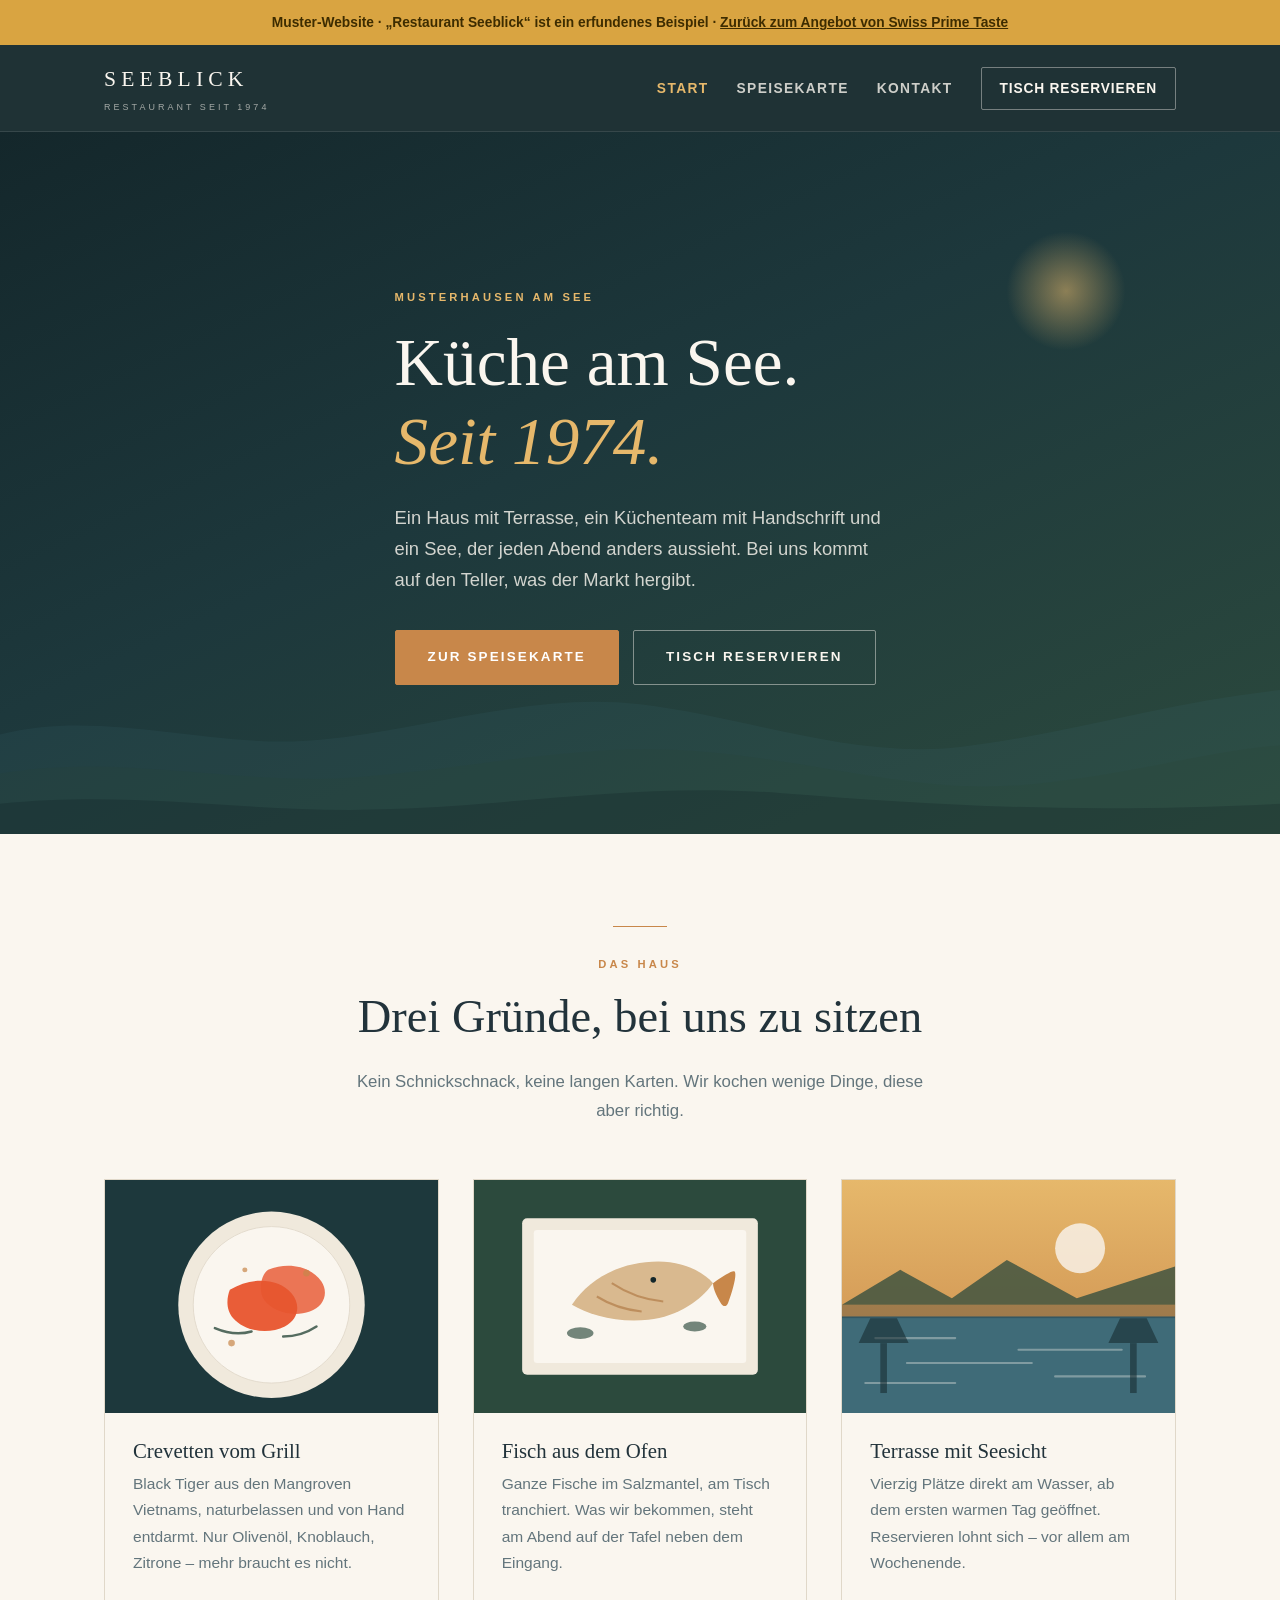
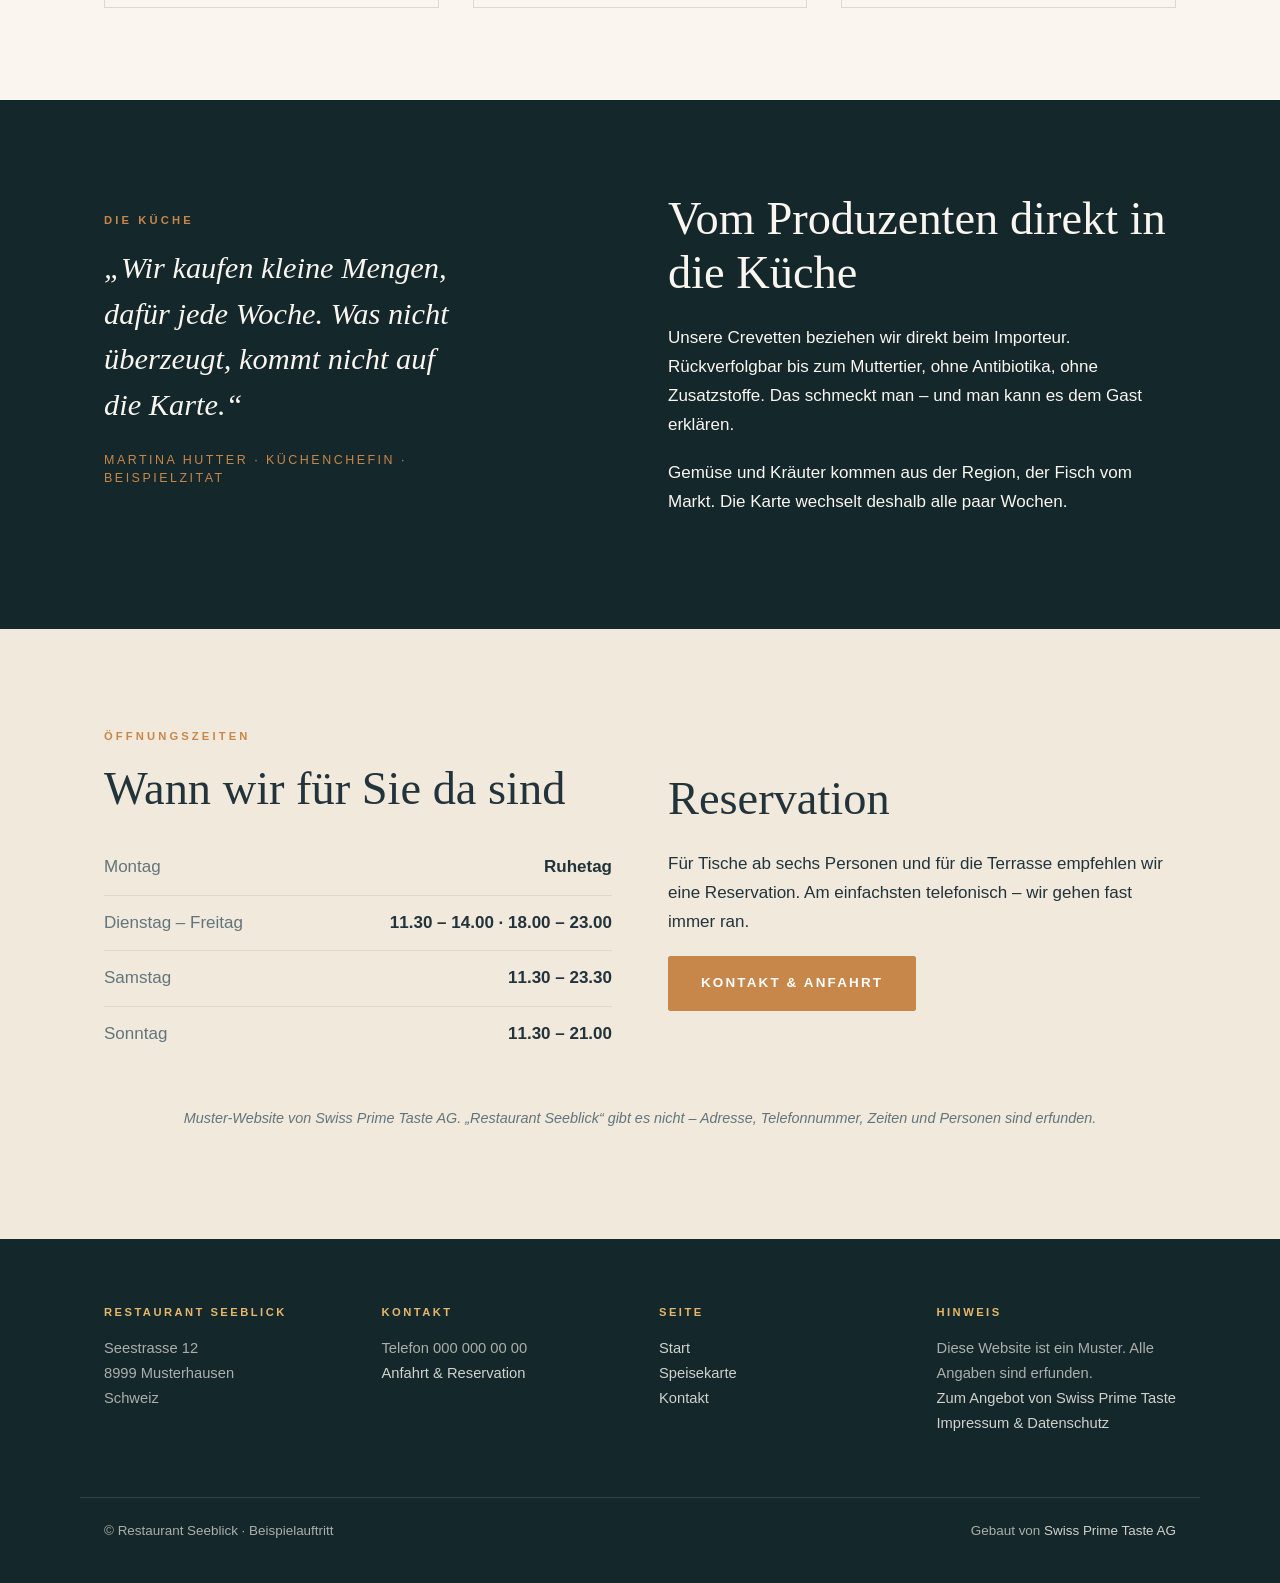
==== public/demo/index.html @ b4e809fc "Demo-Restaurant: Start, Speisekarte, Kontakt" ====
<!DOCTYPE html>
<html lang="de-CH">
<head>
<meta charset="utf-8">
<meta name="viewport" content="width=device-width, initial-scale=1">
<title>Restaurant Seeblick – Küche am See | Muster-Website</title>
<meta name="description" content="Muster-Website eines Gastronomiebetriebs, erstellt von Swiss Prime Taste AG. Restaurant Seeblick ist ein fiktives Beispiel.">
<meta name="robots" content="noindex,nofollow">
<link rel="icon" href="../assets/img/favicon.svg" type="image/svg+xml">
<link rel="stylesheet" href="../assets/css/demo.css">
</head>
<body>

<div class="d-band">
  Muster-Website · „Restaurant Seeblick“ ist ein erfundenes Beispiel ·
  <a href="../">Zurück zum Angebot von Swiss Prime Taste</a>
</div>

<header class="d-kopf">
  <div class="d-kopf__inner">
    <a class="d-logo" href="index.html">Seeblick<small>Restaurant seit 1974</small></a>
    <nav class="d-nav">
      <a class="aktiv" href="index.html">Start</a>
      <a href="speisekarte.html">Speisekarte</a>
      <a href="kontakt.html">Kontakt</a>
      <a class="d-tel" href="tel:+41000000000">Tisch reservieren</a>
    </nav>
  </div>
</header>

<!-- =============================================================== HERO -->
<section class="d-hero">
  <div class="d-hero__sonne"></div>
  <img class="d-hero__wellen" src="../assets/img/demo-wellen.svg" alt="" width="1440" height="260">
  <div class="d-hero__inner">
    <span class="d-label" style="color:var(--messing-hell)">Musterhausen am See</span>
    <h1>Küche am See.<br><em>Seit 1974.</em></h1>
    <p class="d-hero__lead">
      Ein Haus mit Terrasse, ein Küchenteam mit Handschrift und ein See, der jeden Abend
      anders aussieht. Bei uns kommt auf den Teller, was der Markt hergibt.
    </p>
    <div class="d-btn-reihe">
      <a class="d-btn d-btn--voll" href="speisekarte.html">Zur Speisekarte</a>
      <a class="d-btn d-btn--leer" href="kontakt.html">Tisch reservieren</a>
    </div>
  </div>
</section>

<!-- ============================================================ HIGHLIGHTS -->
<section class="d-sek">
  <div class="d-wrap">
    <div class="d-sek__kopf">
      <div class="d-zier"></div>
      <span class="d-label">Das Haus</span>
      <h2>Drei Gründe, bei uns zu sitzen</h2>
      <p>Kein Schnickschnack, keine langen Karten. Wir kochen wenige Dinge, diese aber richtig.</p>
    </div>

    <div class="d-drei">
      <article class="d-karte">
        <img class="d-karte__bild" src="../assets/img/demo-teller-1.svg" alt="Gegrillte Black Tiger Crevetten" width="400" height="280">
        <div class="d-karte__text">
          <h3>Crevetten vom Grill</h3>
          <p>Black Tiger aus den Mangroven Vietnams, naturbelassen und von Hand entdarmt.
             Nur Olivenöl, Knoblauch, Zitrone – mehr braucht es nicht.</p>
        </div>
      </article>

      <article class="d-karte">
        <img class="d-karte__bild" src="../assets/img/demo-teller-2.svg" alt="Fisch aus dem Ofen" width="400" height="280">
        <div class="d-karte__text">
          <h3>Fisch aus dem Ofen</h3>
          <p>Ganze Fische im Salzmantel, am Tisch tranchiert. Was wir bekommen, steht am
             Abend auf der Tafel neben dem Eingang.</p>
        </div>
      </article>

      <article class="d-karte">
        <img class="d-karte__bild" src="../assets/img/demo-teller-3.svg" alt="Terrasse mit Seesicht" width="400" height="280">
        <div class="d-karte__text">
          <h3>Terrasse mit Seesicht</h3>
          <p>Vierzig Plätze direkt am Wasser, ab dem ersten warmen Tag geöffnet.
             Reservieren lohnt sich – vor allem am Wochenende.</p>
        </div>
      </article>
    </div>
  </div>
</section>

<!-- ============================================================== ZITAT -->
<section class="d-sek d-sek--dunkel">
  <div class="d-wrap">
    <div class="d-zwei">
      <div>
        <span class="d-label">Die Küche</span>
        <p class="d-zitat">
          „Wir kaufen kleine Mengen, dafür jede Woche. Was nicht überzeugt, kommt nicht auf die Karte.“
          <span class="d-zitat__quelle">Martina Hutter · Küchenchefin · Beispielzitat</span>
        </p>
      </div>
      <div>
        <h2>Vom Produzenten direkt in die Küche</h2>
        <p>Unsere Crevetten beziehen wir direkt beim Importeur. Rückverfolgbar bis zum
           Muttertier, ohne Antibiotika, ohne Zusatzstoffe. Das schmeckt man – und man
           kann es dem Gast erklären.</p>
        <p>Gemüse und Kräuter kommen aus der Region, der Fisch vom Markt. Die Karte
           wechselt deshalb alle paar Wochen.</p>
      </div>
    </div>
  </div>
</section>

<!-- =============================================================== ZEITEN -->
<section class="d-sek d-sek--papier2">
  <div class="d-wrap">
    <div class="d-zwei">
      <div>
        <span class="d-label">Öffnungszeiten</span>
        <h2>Wann wir für Sie da sind</h2>
        <ul class="d-zeiten">
          <li><span>Montag</span><span>Ruhetag</span></li>
          <li><span>Dienstag – Freitag</span><span>11.30 – 14.00 · 18.00 – 23.00</span></li>
          <li><span>Samstag</span><span>11.30 – 23.30</span></li>
          <li><span>Sonntag</span><span>11.30 – 21.00</span></li>
        </ul>
      </div>
      <div>
        <h2>Reservation</h2>
        <p>Für Tische ab sechs Personen und für die Terrasse empfehlen wir eine Reservation.
           Am einfachsten telefonisch – wir gehen fast immer ran.</p>
        <div class="d-btn-reihe">
          <a class="d-btn d-btn--voll" href="kontakt.html">Kontakt &amp; Anfahrt</a>
        </div>
      </div>
    </div>
  </div>
      <p style="text-align:center;color:var(--tinte-hell);font-size:.9rem;margin-top:44px"><em>Muster-Website von Swiss Prime Taste AG. „Restaurant Seeblick“ gibt es nicht – Adresse, Telefonnummer, Zeiten und Personen sind erfunden.</em></p>
</section>

<footer class="d-fuss">
  <div class="d-fuss__grid">
    <div>
      <h4>Restaurant Seeblick</h4>
      <p>Seestrasse 12<br>8999 Musterhausen<br>Schweiz</p>
    </div>
    <div>
      <h4>Kontakt</h4>
      <p>
        Telefon 000 000 00 00<br>
        <a href="kontakt.html">Anfahrt &amp; Reservation</a>
      </p>
    </div>
    <div>
      <h4>Seite</h4>
      <p>
        <a href="index.html">Start</a><br>
        <a href="speisekarte.html">Speisekarte</a><br>
        <a href="kontakt.html">Kontakt</a>
      </p>
    </div>
    <div>
      <h4>Hinweis</h4>
      <p>Diese Website ist ein Muster. Alle Angaben sind erfunden.<br>
         <a href="../">Zum Angebot von Swiss Prime Taste</a><br>
         <a href="../impressum.html">Impressum &amp; Datenschutz</a></p>
    </div>
  </div>
  <div class="d-fuss__unten">
    <span>&copy; Restaurant Seeblick · Beispielauftritt</span>
    <span>Gebaut von <a href="https://www.swissprimetaste.ch">Swiss Prime Taste AG</a></span>
  </div>
</footer>

</body>
</html>
---- public/assets/css/demo.css ----
/* ==========================================================================
   Restaurant Seeblick - Muster-Website (Demo)
   Erstellt von Swiss Prime Taste AG als Beispiel fuer Gastronomiebetriebe.
   ========================================================================== */

:root{
  --nacht:#14272b;
  --nacht-2:#1d383c;
  --wald:#2c4a3d;
  --papier:#faf6ef;
  --papier-2:#f0e9dc;
  --messing:#c8874a;
  --messing-hell:#e6b86b;
  --tinte:#22333b;
  --tinte-hell:#63757c;
  --linie:#e0d8c9;
  --serif:Georgia,"Times New Roman",serif;
  --sans:"Helvetica Neue",Helvetica,Arial,sans-serif;
  --max:1120px;
}

*,*::before,*::after{box-sizing:border-box}
html{scroll-behavior:smooth}

body{
  margin:0;
  font-family:var(--sans);
  font-size:17px;line-height:1.7;
  color:var(--tinte);background:var(--papier);
  -webkit-font-smoothing:antialiased;
}

img{max-width:100%;height:auto;display:block}
a{color:var(--messing)}
a:hover{color:#a86c35}

h1,h2,h3{font-family:var(--serif);font-weight:400;margin:0 0 .5em;line-height:1.18}
h1{font-size:clamp(2.4rem,6vw,4.2rem)}
h2{font-size:clamp(1.8rem,4vw,2.9rem)}
h3{font-size:1.3rem}
p{margin:0 0 1.15em}

.d-wrap{max-width:var(--max);margin:0 auto;padding:0 24px}
.d-mitte{text-align:center}

.d-label{
  display:inline-block;font-family:var(--sans);font-size:.7rem;
  letter-spacing:.28em;text-transform:uppercase;font-weight:700;
  color:var(--messing);margin-bottom:16px;
}

/* ------------------------------------------------------- Hinweisband --- */
.d-band{
  background:#d9a441;color:#3d2c00;text-align:center;
  padding:11px 20px;font-size:.86rem;font-weight:700;font-family:var(--sans);
  position:relative;z-index:80;
}
.d-band a{color:#3d2c00;text-decoration:underline}

/* ------------------------------------------------------------ Kopf ----- */
.d-kopf{
  position:sticky;top:0;z-index:70;
  background:rgba(20,39,43,.95);backdrop-filter:blur(10px);
  border-bottom:1px solid rgba(255,255,255,.1);
}
.d-kopf__inner{
  max-width:var(--max);margin:0 auto;padding:16px 24px;
  display:flex;align-items:center;justify-content:space-between;gap:20px;
}
.d-logo{
  font-family:var(--serif);font-size:1.35rem;letter-spacing:.24em;
  color:var(--papier);text-decoration:none;text-transform:uppercase;
}
.d-logo:hover{color:var(--messing-hell)}
.d-logo small{display:block;font-family:var(--sans);font-size:.56rem;letter-spacing:.34em;opacity:.6;margin-top:2px}
.d-nav{display:flex;align-items:center;gap:28px;font-family:var(--sans)}
.d-nav a{color:rgba(250,246,239,.8);text-decoration:none;font-size:.86rem;letter-spacing:.1em;text-transform:uppercase;font-weight:600}
.d-nav a:hover,.d-nav a.aktiv{color:var(--messing-hell)}
.d-nav .d-tel{
  border:1px solid rgba(250,246,239,.4);border-radius:2px;padding:9px 18px;
  color:var(--papier);letter-spacing:.06em;
}
.d-nav .d-tel:hover{background:var(--messing);border-color:var(--messing);color:#fff}
@media(max-width:840px){.d-nav a:not(.d-tel){display:none}}

/* ------------------------------------------------------------ Hero ----- */
.d-hero{
  position:relative;min-height:78vh;display:flex;align-items:center;
  background:linear-gradient(155deg,var(--nacht) 0%,var(--nacht-2) 45%,var(--wald) 100%);
  color:var(--papier);overflow:hidden;padding:80px 0;
}
.d-hero__wellen{position:absolute;left:0;right:0;bottom:0;width:100%;height:auto;opacity:.5}
.d-hero__sonne{position:absolute;top:14%;right:12%;width:120px;height:120px;border-radius:50%;background:radial-gradient(circle,rgba(230,184,107,.55),rgba(230,184,107,0) 70%)}
.d-hero__inner{position:relative;z-index:3;max-width:var(--max);margin:0 auto;padding:0 24px}
.d-hero h1{max-width:13ch;margin-bottom:.3em}
.d-hero h1 em{font-style:italic;color:var(--messing-hell)}
.d-hero__lead{font-size:1.15rem;max-width:48ch;color:rgba(250,246,239,.82);margin-bottom:34px}

.d-hero--klein{min-height:auto;padding:88px 0 76px}
.d-hero--klein h1{font-size:clamp(2.1rem,5vw,3.4rem)}

/* --------------------------------------------------------- Buttons ----- */
.d-btn{
  display:inline-block;font-family:var(--sans);font-size:.84rem;
  letter-spacing:.16em;text-transform:uppercase;font-weight:700;
  padding:15px 32px;border:1px solid var(--messing);border-radius:2px;
  text-decoration:none;transition:background .15s,color .15s;
}
.d-btn--voll{background:var(--messing);color:#fff}
.d-btn--voll:hover{background:#a86c35;border-color:#a86c35;color:#fff}
.d-btn--leer{background:transparent;color:var(--papier);border-color:rgba(250,246,239,.45)}
.d-btn--leer:hover{background:var(--papier);color:var(--nacht)}
.d-btn-reihe{display:flex;gap:14px;flex-wrap:wrap}

/* ------------------------------------------------------- Abschnitte ---- */
.d-sek{padding:92px 0}
.d-sek--papier2{background:var(--papier-2)}
.d-sek--dunkel{background:var(--nacht);color:var(--papier)}
.d-sek--dunkel h2,.d-sek--dunkel h3{color:var(--papier)}
.d-sek__kopf{max-width:60ch;margin:0 auto 54px;text-align:center}
.d-sek__kopf p{color:var(--tinte-hell);font-size:1.05rem}
.d-sek--dunkel .d-sek__kopf p{color:rgba(250,246,239,.72)}

.d-zier{width:54px;height:1px;background:var(--messing);margin:0 auto 22px}

/* ------------------------------------------------------------ Grid ----- */
.d-drei{display:grid;grid-template-columns:repeat(auto-fit,minmax(270px,1fr));gap:34px}
.d-zwei{display:grid;grid-template-columns:1fr 1fr;gap:56px;align-items:center}
@media(max-width:860px){.d-zwei{grid-template-columns:1fr;gap:34px}}

.d-karte{background:var(--papier);border:1px solid var(--linie)}
.d-sek--papier2 .d-karte{background:#fff}
.d-karte__bild{width:100%;display:block}
.d-karte__text{padding:26px 28px 30px}
.d-karte__text h3{margin-bottom:.35em}
.d-karte__text p{margin:0;color:var(--tinte-hell);font-size:.97rem}

/* -------------------------------------------------------- Zitatblock --- */
.d-zitat{
  font-family:var(--serif);font-style:italic;font-size:clamp(1.3rem,2.8vw,1.9rem);
  line-height:1.5;max-width:24ch;
}
.d-zitat__quelle{
  display:block;font-family:var(--sans);font-style:normal;font-size:.78rem;
  letter-spacing:.2em;text-transform:uppercase;color:var(--messing);margin-top:22px;
}

/* --------------------------------------------------------- Karte ------- */
.d-menu{max-width:760px;margin:0 auto}
.d-menu__gruppe{margin-bottom:58px}
.d-menu__gruppe h3{
  font-size:.82rem;font-family:var(--sans);letter-spacing:.26em;text-transform:uppercase;
  color:var(--messing);border-bottom:1px solid var(--linie);padding-bottom:12px;margin-bottom:26px;
}
.d-gericht{display:flex;gap:18px;align-items:baseline;margin-bottom:26px}
.d-gericht__text{flex:1}
.d-gericht__name{font-family:var(--serif);font-size:1.2rem;margin:0 0 3px}
.d-gericht__beschr{margin:0;font-size:.94rem;color:var(--tinte-hell)}
.d-gericht__linie{flex:none;width:26px;border-bottom:1px dotted var(--linie);transform:translateY(-4px)}
.d-gericht__preis{flex:none;font-family:var(--serif);font-size:1.15rem;white-space:nowrap}
.d-tag{
  display:inline-block;font-family:var(--sans);font-size:.62rem;font-weight:700;
  letter-spacing:.14em;text-transform:uppercase;color:#fff;background:var(--wald);
  padding:3px 8px;border-radius:2px;margin-left:8px;vertical-align:2px;
}
.d-tag--haus{background:var(--messing)}

/* -------------------------------------------------------- Zeiten ------- */
.d-zeiten{list-style:none;margin:0;padding:0}
.d-zeiten li{display:flex;justify-content:space-between;gap:20px;padding:13px 0;border-bottom:1px solid rgba(250,246,239,.16)}
.d-zeiten li:last-child{border-bottom:0}
.d-zeiten span:first-child{color:rgba(250,246,239,.72)}
.d-zeiten span:last-child{font-weight:600}
.d-sek:not(.d-sek--dunkel) .d-zeiten li{border-bottom-color:var(--linie)}
.d-sek:not(.d-sek--dunkel) .d-zeiten span:first-child{color:var(--tinte-hell)}

/* -------------------------------------------------------- Kontakt ------ */
.d-info{list-style:none;margin:0;padding:0;font-size:1.02rem}
.d-info li{padding:14px 0;border-bottom:1px solid var(--linie)}
.d-info li:last-child{border-bottom:0}
.d-info strong{display:block;font-family:var(--sans);font-size:.7rem;letter-spacing:.22em;text-transform:uppercase;color:var(--messing);margin-bottom:5px;font-weight:700}

.d-karte-bild{border:1px solid var(--linie);background:#fff}

/* ----------------------------------------------------------- Fuss ------ */
.d-fuss{background:var(--nacht);color:rgba(250,246,239,.66);padding:64px 0 40px;font-size:.92rem}
.d-fuss__grid{max-width:var(--max);margin:0 auto;padding:0 24px;display:grid;grid-template-columns:repeat(auto-fit,minmax(210px,1fr));gap:38px}
.d-fuss h4{font-family:var(--sans);font-size:.7rem;letter-spacing:.22em;text-transform:uppercase;color:var(--messing-hell);margin:0 0 14px;font-weight:700}
.d-fuss a{color:rgba(250,246,239,.82);text-decoration:none}
.d-fuss a:hover{color:var(--messing-hell)}
.d-fuss__unten{
  max-width:var(--max);margin:44px auto 0;padding:22px 24px 0;
  border-top:1px solid rgba(250,246,239,.14);
  display:flex;flex-wrap:wrap;gap:14px;justify-content:space-between;font-size:.84rem;
}
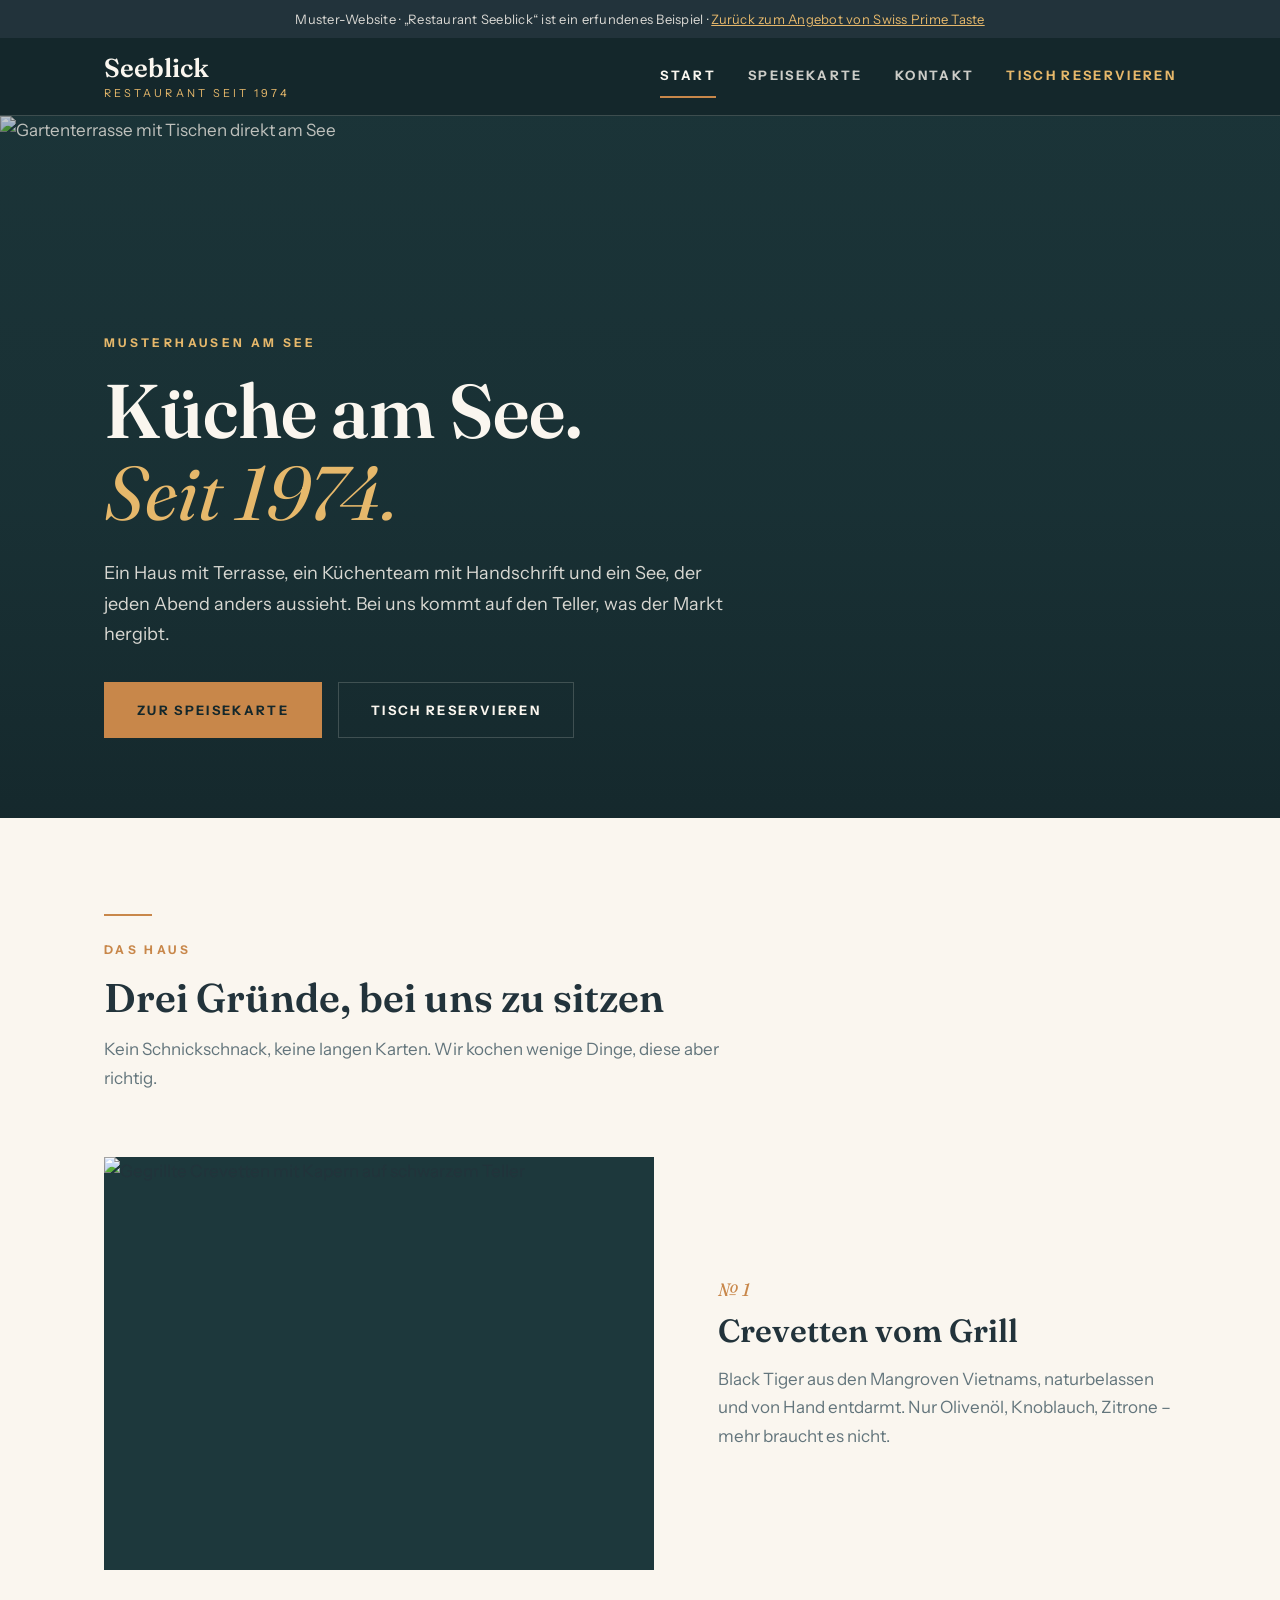
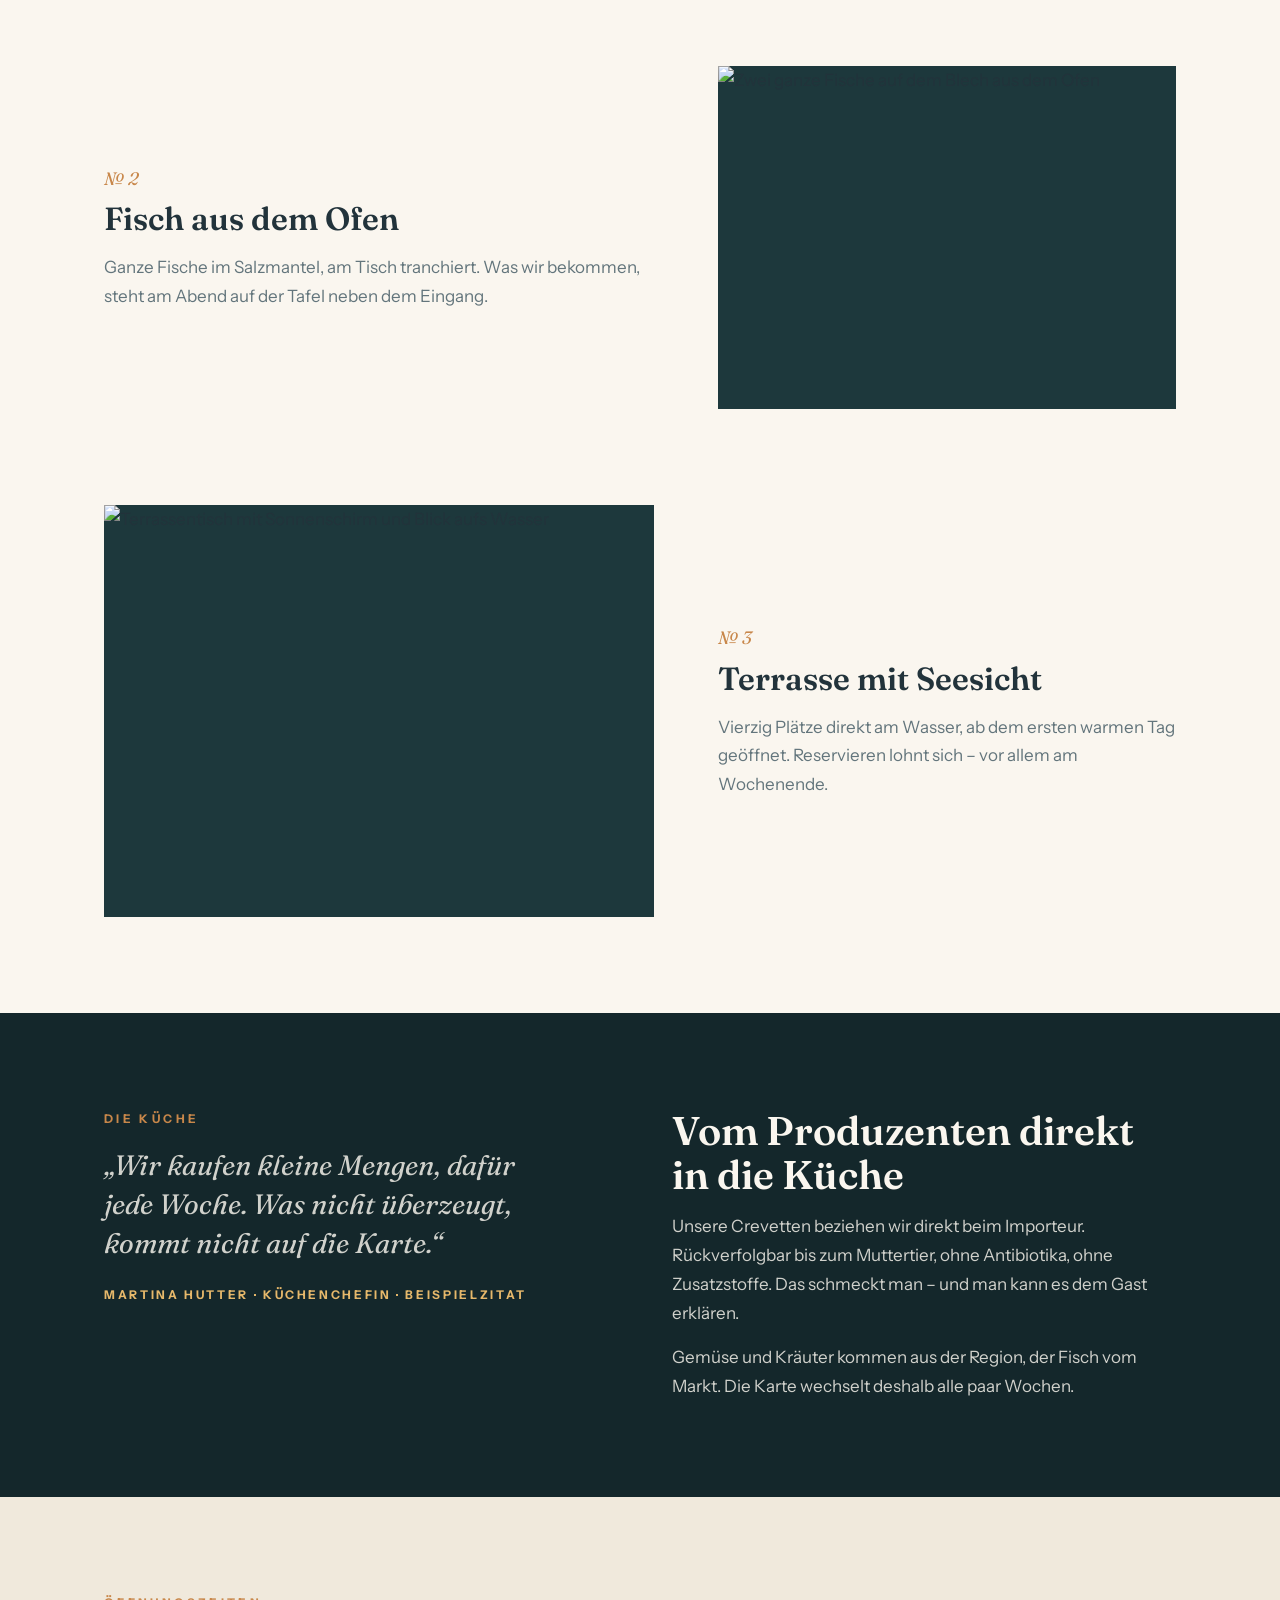
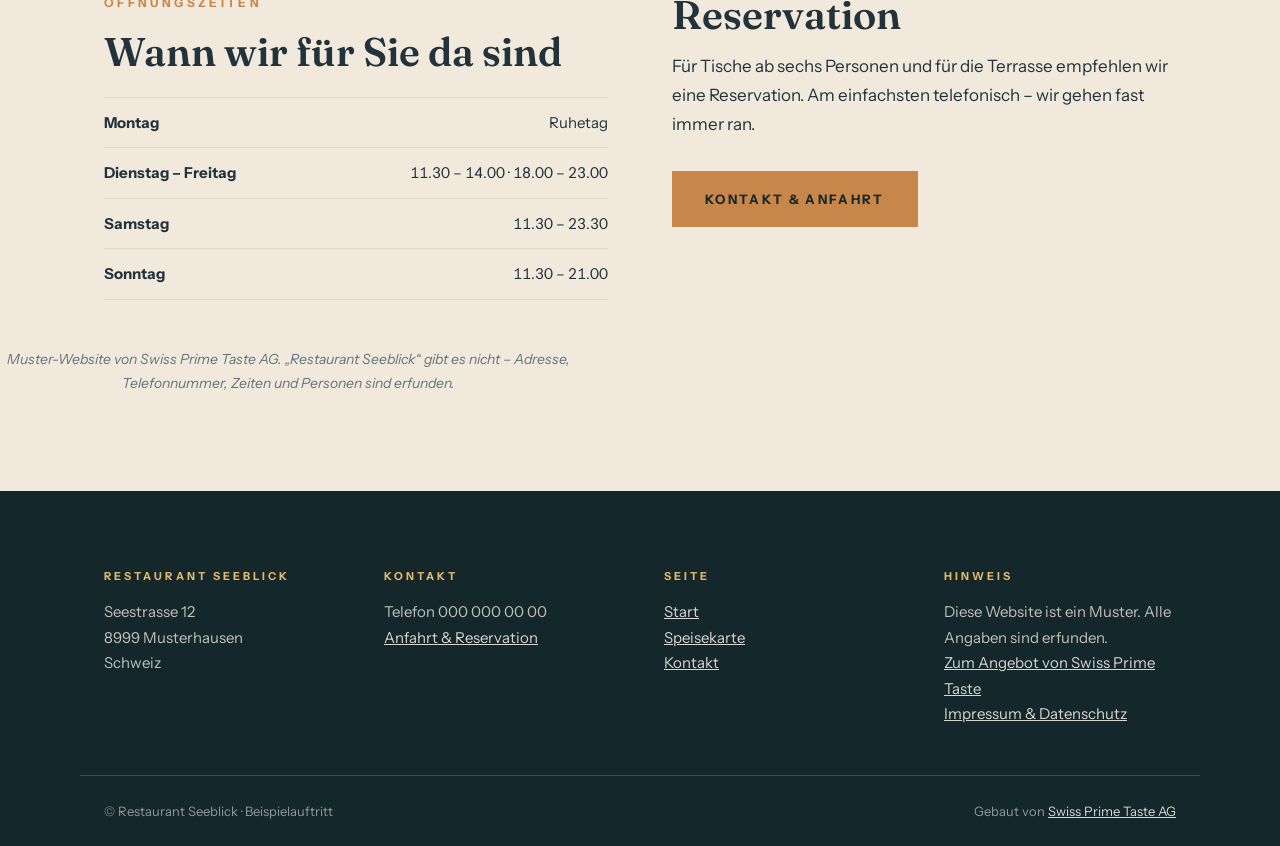
==== commit bd863f73: "Demo Seeblick: Fraunces-Serif, Fotoreihen statt Karten, echte Fotos" ====
--- a/public/demo/index.html
+++ b/public/demo/index.html
@@ -7,6 +7,9 @@
 <meta name="description" content="Muster-Website eines Gastronomiebetriebs, erstellt von Swiss Prime Taste AG. Restaurant Seeblick ist ein fiktives Beispiel.">
 <meta name="robots" content="noindex,nofollow">
 <link rel="icon" href="../assets/img/favicon.svg" type="image/svg+xml">
+<link rel="preconnect" href="https://fonts.googleapis.com">
+<link rel="preconnect" href="https://fonts.gstatic.com" crossorigin>
+<link rel="stylesheet" href="https://fonts.googleapis.com/css2?family=Fraunces:ital,wght@0,400;0,600;1,400&amp;family=Instrument+Sans:wght@400;700&amp;display=swap">
 <link rel="stylesheet" href="../assets/css/demo.css">
 </head>
 <body>
@@ -30,8 +33,10 @@
 
 <!-- =============================================================== HERO -->
 <section class="d-hero">
-  <div class="d-hero__sonne"></div>
-  <img class="d-hero__wellen" src="../assets/img/demo-wellen.svg" alt="" width="1440" height="260">
+  <div class="d-foto d-hero__bild">
+    <img src="../assets/img/foto-hero-see.webp" alt="Gartenterrasse mit Tischen direkt am See" width="1568" height="704">
+  </div>
+  <div class="d-hero__schleier"></div>
   <div class="d-hero__inner">
     <span class="d-label" style="color:var(--messing-hell)">Musterhausen am See</span>
     <h1>Küche am See.<br><em>Seit 1974.</em></h1>
@@ -56,28 +61,37 @@
       <p>Kein Schnickschnack, keine langen Karten. Wir kochen wenige Dinge, diese aber richtig.</p>
     </div>
 
-    <div class="d-drei">
-      <article class="d-karte">
-        <img class="d-karte__bild" src="../assets/img/demo-teller-1.svg" alt="Gegrillte Black Tiger Crevetten" width="400" height="280">
-        <div class="d-karte__text">
+    <div class="d-reihen">
+      <article class="d-reihe">
+        <div class="d-foto d-foto--q d-reihe__foto">
+          <img src="../assets/img/foto-crevetten-grill.webp" alt="Gegrillte Crevetten mit Kapern auf schwarzem Teller" width="938" height="704" loading="lazy">
+        </div>
+        <div class="d-reihe__text">
+          <span class="d-reihe__nr">№ 1</span>
           <h3>Crevetten vom Grill</h3>
           <p>Black Tiger aus den Mangroven Vietnams, naturbelassen und von Hand entdarmt.
              Nur Olivenöl, Knoblauch, Zitrone – mehr braucht es nicht.</p>
         </div>
       </article>
 
-      <article class="d-karte">
-        <img class="d-karte__bild" src="../assets/img/demo-teller-2.svg" alt="Fisch aus dem Ofen" width="400" height="280">
-        <div class="d-karte__text">
+      <article class="d-reihe">
+        <div class="d-foto d-foto--q d-reihe__foto">
+          <img src="../assets/img/foto-fisch-ofen.webp" alt="Zwei ganze Fische auf dem Blech aus dem Ofen" width="938" height="704" loading="lazy">
+        </div>
+        <div class="d-reihe__text">
+          <span class="d-reihe__nr">№ 2</span>
           <h3>Fisch aus dem Ofen</h3>
           <p>Ganze Fische im Salzmantel, am Tisch tranchiert. Was wir bekommen, steht am
              Abend auf der Tafel neben dem Eingang.</p>
         </div>
       </article>
 
-      <article class="d-karte">
-        <img class="d-karte__bild" src="../assets/img/demo-teller-3.svg" alt="Terrasse mit Seesicht" width="400" height="280">
-        <div class="d-karte__text">
+      <article class="d-reihe">
+        <div class="d-foto d-foto--q d-reihe__foto">
+          <img src="../assets/img/foto-terrasse.webp" alt="Terrassentisch mit Sonnenschirm und Blick aufs Wasser" width="938" height="704" loading="lazy">
+        </div>
+        <div class="d-reihe__text">
+          <span class="d-reihe__nr">№ 3</span>
           <h3>Terrasse mit Seesicht</h3>
           <p>Vierzig Plätze direkt am Wasser, ab dem ersten warmen Tag geöffnet.
              Reservieren lohnt sich – vor allem am Wochenende.</p>
@@ -134,7 +148,7 @@
       </div>
     </div>
   </div>
-      <p style="text-align:center;color:var(--tinte-hell);font-size:.9rem;margin-top:44px"><em>Muster-Website von Swiss Prime Taste AG. „Restaurant Seeblick“ gibt es nicht – Adresse, Telefonnummer, Zeiten und Personen sind erfunden.</em></p>
+      <p class="d-hinweis"><em>Muster-Website von Swiss Prime Taste AG. „Restaurant Seeblick“ gibt es nicht – Adresse, Telefonnummer, Zeiten und Personen sind erfunden.</em></p>
 </section>
 
 <footer class="d-fuss">
--- a/public/assets/css/demo.css
+++ b/public/assets/css/demo.css
@@ -1,6 +1,7 @@
 /* ==========================================================================
-   Restaurant Seeblick - Muster-Website (Demo)
-   Erstellt von Swiss Prime Taste AG als Beispiel fuer Gastronomiebetriebe.
+   Restaurant Seeblick — Muster-Website (Demo)
+   Eigenes Designsystem, bewusst getrennt von spoti.ch (DESIGN.md §5):
+   warm-editorial, Serifen-Display, Fotos tragen die Seite.
    ========================================================================== */
 
 :root{
@@ -14,8 +15,10 @@
   --tinte:#22333b;
   --tinte-hell:#63757c;
   --linie:#e0d8c9;
-  --serif:Georgia,"Times New Roman",serif;
-  --sans:"Helvetica Neue",Helvetica,Arial,sans-serif;
+  --linie-hell:rgba(250,246,239,.18);
+  --serif:"Fraunces",Georgia,serif;
+  --sans:"Instrument Sans","Helvetica Neue",sans-serif;
+  --ease:cubic-bezier(.23,1,.32,1);
   --max:1120px;
 }
 
@@ -25,171 +28,272 @@
 body{
   margin:0;
   font-family:var(--sans);
-  font-size:17px;line-height:1.7;
+  font-size:1.0625rem;line-height:1.7;
   color:var(--tinte);background:var(--papier);
   -webkit-font-smoothing:antialiased;
-}
-
-img{max-width:100%;height:auto;display:block}
-a{color:var(--messing)}
-a:hover{color:#a86c35}
-
-h1,h2,h3{font-family:var(--serif);font-weight:400;margin:0 0 .5em;line-height:1.18}
-h1{font-size:clamp(2.4rem,6vw,4.2rem)}
-h2{font-size:clamp(1.8rem,4vw,2.9rem)}
-h3{font-size:1.3rem}
-p{margin:0 0 1.15em}
+  text-rendering:optimizeLegibility;
+}
+img{display:block;max-width:100%}
+a{color:inherit}
+a:focus-visible{outline:3px solid var(--messing);outline-offset:3px}
+::selection{background:var(--messing);color:#fff}
+
+h1,h2,h3,h4{font-family:var(--serif);font-weight:600;line-height:1.08;margin:0;letter-spacing:0}
+h1{font-size:clamp(2.75rem,6.5vw,4.75rem)}
+h1 em,h2 em{font-style:italic;font-weight:400;color:var(--messing-hell)}
+h2{font-size:clamp(1.75rem,3.5vw,2.5rem)}
+h3{font-size:1.375rem}
+p{margin:0;max-width:64ch}
 
 .d-wrap{max-width:var(--max);margin:0 auto;padding:0 24px}
-.d-mitte{text-align:center}
-
+
+/* Eyebrow */
 .d-label{
-  display:inline-block;font-family:var(--sans);font-size:.7rem;
-  letter-spacing:.28em;text-transform:uppercase;font-weight:700;
-  color:var(--messing);margin-bottom:16px;
-}
-
-/* ------------------------------------------------------- Hinweisband --- */
+  display:block;margin:0 0 16px;
+  font-size:.75rem;font-weight:700;
+  letter-spacing:.28em;text-transform:uppercase;
+  color:var(--messing);
+}
+
+/* ------------------------------------------------------- Hinweisband oben */
 .d-band{
-  background:#d9a441;color:#3d2c00;text-align:center;
-  padding:11px 20px;font-size:.86rem;font-weight:700;font-family:var(--sans);
-  position:relative;z-index:80;
-}
-.d-band a{color:#3d2c00;text-decoration:underline}
-
-/* ------------------------------------------------------------ Kopf ----- */
-.d-kopf{
-  position:sticky;top:0;z-index:70;
-  background:rgba(20,39,43,.95);backdrop-filter:blur(10px);
-  border-bottom:1px solid rgba(255,255,255,.1);
-}
+  background:var(--tinte);color:rgba(250,246,239,.85);
+  font-size:.8125rem;text-align:center;
+  padding:8px 24px;letter-spacing:.02em;
+}
+.d-band a{color:var(--messing-hell)}
+
+/* ------------------------------------------------------------------ Kopf */
+.d-kopf{background:var(--nacht);border-bottom:1px solid var(--linie-hell)}
 .d-kopf__inner{
   max-width:var(--max);margin:0 auto;padding:16px 24px;
-  display:flex;align-items:center;justify-content:space-between;gap:20px;
+  display:flex;align-items:center;justify-content:space-between;gap:24px;flex-wrap:wrap;
 }
 .d-logo{
-  font-family:var(--serif);font-size:1.35rem;letter-spacing:.24em;
-  color:var(--papier);text-decoration:none;text-transform:uppercase;
-}
-.d-logo:hover{color:var(--messing-hell)}
-.d-logo small{display:block;font-family:var(--sans);font-size:.56rem;letter-spacing:.34em;opacity:.6;margin-top:2px}
-.d-nav{display:flex;align-items:center;gap:28px;font-family:var(--sans)}
-.d-nav a{color:rgba(250,246,239,.8);text-decoration:none;font-size:.86rem;letter-spacing:.1em;text-transform:uppercase;font-weight:600}
-.d-nav a:hover,.d-nav a.aktiv{color:var(--messing-hell)}
-.d-nav .d-tel{
-  border:1px solid rgba(250,246,239,.4);border-radius:2px;padding:9px 18px;
-  color:var(--papier);letter-spacing:.06em;
-}
-.d-nav .d-tel:hover{background:var(--messing);border-color:var(--messing);color:#fff}
-@media(max-width:840px){.d-nav a:not(.d-tel){display:none}}
-
-/* ------------------------------------------------------------ Hero ----- */
+  font-family:var(--serif);font-weight:600;font-size:1.625rem;
+  color:var(--papier);text-decoration:none;line-height:1.1;
+}
+.d-logo small{
+  display:block;
+  font-family:var(--sans);font-size:.6875rem;font-weight:400;
+  letter-spacing:.28em;text-transform:uppercase;
+  color:var(--messing-hell);margin-top:4px;
+}
+.d-nav{display:flex;align-items:center;gap:32px;flex-wrap:wrap}
+.d-nav a{
+  color:rgba(250,246,239,.8);text-decoration:none;
+  font-size:.8125rem;font-weight:700;
+  letter-spacing:.18em;text-transform:uppercase;
+  padding:8px 0;min-height:44px;display:inline-flex;align-items:center;
+  border-bottom:2px solid transparent;
+  transition:color 200ms ease,border-color 200ms ease;
+}
+.d-nav a.aktiv{color:var(--papier);border-bottom-color:var(--messing)}
+@media(hover:hover) and (pointer:fine){
+  .d-nav a:hover{color:var(--papier)}
+}
+.d-tel{color:var(--messing-hell) !important}
+
+/* ------------------------------------------------------------------ Hero */
 .d-hero{
-  position:relative;min-height:78vh;display:flex;align-items:center;
-  background:linear-gradient(155deg,var(--nacht) 0%,var(--nacht-2) 45%,var(--wald) 100%);
-  color:var(--papier);overflow:hidden;padding:80px 0;
-}
-.d-hero__wellen{position:absolute;left:0;right:0;bottom:0;width:100%;height:auto;opacity:.5}
-.d-hero__sonne{position:absolute;top:14%;right:12%;width:120px;height:120px;border-radius:50%;background:radial-gradient(circle,rgba(230,184,107,.55),rgba(230,184,107,0) 70%)}
-.d-hero__inner{position:relative;z-index:3;max-width:var(--max);margin:0 auto;padding:0 24px}
-.d-hero h1{max-width:13ch;margin-bottom:.3em}
-.d-hero h1 em{font-style:italic;color:var(--messing-hell)}
-.d-hero__lead{font-size:1.15rem;max-width:48ch;color:rgba(250,246,239,.82);margin-bottom:34px}
-
-.d-hero--klein{min-height:auto;padding:88px 0 76px}
-.d-hero--klein h1{font-size:clamp(2.1rem,5vw,3.4rem)}
-
-/* --------------------------------------------------------- Buttons ----- */
+  position:relative;background:var(--nacht);color:var(--papier);
+  min-height:78vh;display:flex;align-items:flex-end;overflow:hidden;
+}
+.d-hero--klein{min-height:44vh}
+.d-hero > .d-hero__bild{
+  position:absolute;inset:0;width:100%;height:100%;
+}
+.d-hero > .d-hero__bild img{width:100%;height:100%;object-fit:cover}
+.d-hero__schleier{
+  position:absolute;inset:0;
+  background:linear-gradient(to top,rgba(20,39,43,.9) 0,rgba(20,39,43,.45) 45%,rgba(20,39,43,.25) 100%);
+}
+.d-hero__inner{
+  position:relative;width:100%;max-width:var(--max);
+  margin:0 auto;padding:96px 24px 80px;
+}
+.d-hero h1{color:var(--papier);max-width:16ch}
+.d-hero__lead{
+  margin-top:24px;font-size:1.125rem;color:rgba(250,246,239,.85);max-width:52ch;
+}
+
+/* --------------------------------------------------------------- Buttons */
 .d-btn{
-  display:inline-block;font-family:var(--sans);font-size:.84rem;
-  letter-spacing:.16em;text-transform:uppercase;font-weight:700;
-  padding:15px 32px;border:1px solid var(--messing);border-radius:2px;
-  text-decoration:none;transition:background .15s,color .15s;
-}
-.d-btn--voll{background:var(--messing);color:#fff}
-.d-btn--voll:hover{background:#a86c35;border-color:#a86c35;color:#fff}
-.d-btn--leer{background:transparent;color:var(--papier);border-color:rgba(250,246,239,.45)}
-.d-btn--leer:hover{background:var(--papier);color:var(--nacht)}
-.d-btn-reihe{display:flex;gap:14px;flex-wrap:wrap}
-
-/* ------------------------------------------------------- Abschnitte ---- */
-.d-sek{padding:92px 0}
+  display:inline-block;text-decoration:none;
+  font-size:.8125rem;font-weight:700;
+  letter-spacing:.18em;text-transform:uppercase;
+  padding:16px 32px;border:1px solid transparent;
+  transition:transform 160ms var(--ease),background 200ms ease,
+             color 200ms ease,border-color 200ms ease;
+}
+.d-btn:active{transform:scale(.97)}
+.d-btn--voll{background:var(--messing);color:var(--nacht)}
+.d-btn--leer{border-color:var(--linie-hell);color:var(--papier)}
+.d-sek--hell .d-btn--leer,
+.d-sek--papier2 .d-btn--leer{border-color:var(--tinte);color:var(--tinte)}
+@media(hover:hover) and (pointer:fine){
+  .d-btn:hover{transform:translateY(-2px)}
+  .d-btn--voll:hover{background:var(--messing-hell)}
+  .d-btn--leer:hover{border-color:var(--messing);color:var(--messing-hell)}
+}
+.d-btn-reihe{display:flex;flex-wrap:wrap;gap:16px;margin-top:32px}
+
+/* ------------------------------------------------------------- Sektionen */
+.d-sek{padding:96px 0}
+.d-sek--dunkel{background:var(--nacht);color:var(--papier)}
+.d-sek--dunkel h2{color:var(--papier)}
+.d-sek--dunkel p{color:rgba(250,246,239,.82)}
 .d-sek--papier2{background:var(--papier-2)}
-.d-sek--dunkel{background:var(--nacht);color:var(--papier)}
-.d-sek--dunkel h2,.d-sek--dunkel h3{color:var(--papier)}
-.d-sek__kopf{max-width:60ch;margin:0 auto 54px;text-align:center}
-.d-sek__kopf p{color:var(--tinte-hell);font-size:1.05rem}
-.d-sek--dunkel .d-sek__kopf p{color:rgba(250,246,239,.72)}
-
-.d-zier{width:54px;height:1px;background:var(--messing);margin:0 auto 22px}
-
-/* ------------------------------------------------------------ Grid ----- */
-.d-drei{display:grid;grid-template-columns:repeat(auto-fit,minmax(270px,1fr));gap:34px}
-.d-zwei{display:grid;grid-template-columns:1fr 1fr;gap:56px;align-items:center}
-@media(max-width:860px){.d-zwei{grid-template-columns:1fr;gap:34px}}
-
-.d-karte{background:var(--papier);border:1px solid var(--linie)}
-.d-sek--papier2 .d-karte{background:#fff}
-.d-karte__bild{width:100%;display:block}
-.d-karte__text{padding:26px 28px 30px}
-.d-karte__text h3{margin-bottom:.35em}
-.d-karte__text p{margin:0;color:var(--tinte-hell);font-size:.97rem}
-
-/* -------------------------------------------------------- Zitatblock --- */
+.d-sek__kopf{max-width:58ch;margin-bottom:64px}
+.d-sek__kopf p{margin-top:16px;color:var(--tinte-hell)}
+.d-zier{width:48px;height:2px;background:var(--messing);margin:0 0 24px}
+
+/* ------------------------------------------- Fotoslots und Platzhalter --- */
+.d-foto{
+  position:relative;overflow:hidden;background:var(--nacht-2);
+}
+.d-foto img{width:100%;height:100%;object-fit:cover}
+.d-foto--q{aspect-ratio:4/3}
+.d-foto--h{aspect-ratio:3/4}
+.d-foto__leer{
+  position:absolute;inset:0;display:flex;align-items:center;justify-content:center;
+  text-align:center;padding:24px;
+  font-size:.6875rem;font-weight:700;letter-spacing:.28em;text-transform:uppercase;
+  color:rgba(250,246,239,.45);
+}
+
+/* -------------------------------------- Editoriale Reihen statt Karten --- */
+.d-reihen{display:flex;flex-direction:column;gap:96px}
+.d-reihe{
+  display:grid;grid-template-columns:minmax(0,6fr) minmax(0,5fr);
+  gap:64px;align-items:center;
+}
+.d-reihe:nth-child(even) .d-reihe__foto{order:2}
+.d-reihe__nr{
+  font-family:var(--serif);font-style:italic;font-weight:400;
+  font-size:1.125rem;color:var(--messing);
+}
+.d-reihe__text h3{font-size:clamp(1.5rem,3vw,2rem);margin:8px 0 16px}
+.d-reihe__text p{color:var(--tinte-hell)}
+
+/* ----------------------------------------------------------------- Zitat */
+.d-zwei{display:grid;grid-template-columns:1fr 1fr;gap:64px;align-items:start}
 .d-zitat{
-  font-family:var(--serif);font-style:italic;font-size:clamp(1.3rem,2.8vw,1.9rem);
-  line-height:1.5;max-width:24ch;
-}
+  font-family:var(--serif);font-style:italic;font-weight:400;
+  font-size:clamp(1.375rem,2.5vw,1.75rem);line-height:1.4;
+  color:var(--papier);max-width:24ch;
+}
+.d-sek:not(.d-sek--dunkel) .d-zitat{color:var(--tinte)}
 .d-zitat__quelle{
-  display:block;font-family:var(--sans);font-style:normal;font-size:.78rem;
-  letter-spacing:.2em;text-transform:uppercase;color:var(--messing);margin-top:22px;
-}
-
-/* --------------------------------------------------------- Karte ------- */
-.d-menu{max-width:760px;margin:0 auto}
-.d-menu__gruppe{margin-bottom:58px}
+  display:block;margin-top:24px;
+  font-family:var(--sans);font-style:normal;
+  font-size:.75rem;font-weight:700;
+  letter-spacing:.22em;text-transform:uppercase;
+  color:var(--messing-hell);
+}
+.d-zwei h2 + p,.d-zwei p + p{margin-top:16px}
+
+/* ---------------------------------------------------------------- Zeiten */
+.d-zeiten{
+  list-style:none;margin:24px 0 0;padding:0;
+  border-top:1px solid var(--linie);
+}
+.d-sek--dunkel .d-zeiten{border-color:var(--linie-hell)}
+.d-zeiten li{
+  display:flex;justify-content:space-between;gap:24px;
+  padding:12px 0;border-bottom:1px solid var(--linie);
+  font-size:.9375rem;
+  font-variant-numeric:tabular-nums;
+}
+.d-sek--dunkel .d-zeiten li{border-color:var(--linie-hell)}
+.d-zeiten li span:first-child{font-weight:700}
+
+/* ------------------------------------------------------------ Speisekarte */
+.d-menu{max-width:720px;margin:0 auto}
+.d-menu__gruppe{margin-bottom:80px}
 .d-menu__gruppe h3{
-  font-size:.82rem;font-family:var(--sans);letter-spacing:.26em;text-transform:uppercase;
-  color:var(--messing);border-bottom:1px solid var(--linie);padding-bottom:12px;margin-bottom:26px;
-}
-.d-gericht{display:flex;gap:18px;align-items:baseline;margin-bottom:26px}
+  font-size:.8125rem;font-family:var(--sans);font-weight:700;
+  letter-spacing:.28em;text-transform:uppercase;color:var(--messing);
+  margin-bottom:8px;
+}
+.d-gericht{
+  display:flex;align-items:baseline;gap:16px;
+  padding:24px 0;border-bottom:1px solid var(--linie);
+}
 .d-gericht__text{flex:1}
-.d-gericht__name{font-family:var(--serif);font-size:1.2rem;margin:0 0 3px}
-.d-gericht__beschr{margin:0;font-size:.94rem;color:var(--tinte-hell)}
-.d-gericht__linie{flex:none;width:26px;border-bottom:1px dotted var(--linie);transform:translateY(-4px)}
-.d-gericht__preis{flex:none;font-family:var(--serif);font-size:1.15rem;white-space:nowrap}
+.d-gericht__name{
+  font-family:var(--serif);font-weight:600;font-size:1.375rem;line-height:1.2;
+}
+.d-gericht__beschr{margin-top:8px;font-size:.9375rem;color:var(--tinte-hell)}
+.d-gericht__linie{display:none}
+.d-gericht__preis{
+  font-variant-numeric:tabular-nums;
+  font-weight:700;font-size:1.0625rem;white-space:nowrap;
+}
 .d-tag{
-  display:inline-block;font-family:var(--sans);font-size:.62rem;font-weight:700;
-  letter-spacing:.14em;text-transform:uppercase;color:#fff;background:var(--wald);
-  padding:3px 8px;border-radius:2px;margin-left:8px;vertical-align:2px;
-}
-.d-tag--haus{background:var(--messing)}
-
-/* -------------------------------------------------------- Zeiten ------- */
-.d-zeiten{list-style:none;margin:0;padding:0}
-.d-zeiten li{display:flex;justify-content:space-between;gap:20px;padding:13px 0;border-bottom:1px solid rgba(250,246,239,.16)}
-.d-zeiten li:last-child{border-bottom:0}
-.d-zeiten span:first-child{color:rgba(250,246,239,.72)}
-.d-zeiten span:last-child{font-weight:600}
-.d-sek:not(.d-sek--dunkel) .d-zeiten li{border-bottom-color:var(--linie)}
-.d-sek:not(.d-sek--dunkel) .d-zeiten span:first-child{color:var(--tinte-hell)}
-
-/* -------------------------------------------------------- Kontakt ------ */
-.d-info{list-style:none;margin:0;padding:0;font-size:1.02rem}
-.d-info li{padding:14px 0;border-bottom:1px solid var(--linie)}
-.d-info li:last-child{border-bottom:0}
-.d-info strong{display:block;font-family:var(--sans);font-size:.7rem;letter-spacing:.22em;text-transform:uppercase;color:var(--messing);margin-bottom:5px;font-weight:700}
-
-.d-karte-bild{border:1px solid var(--linie);background:#fff}
-
-/* ----------------------------------------------------------- Fuss ------ */
-.d-fuss{background:var(--nacht);color:rgba(250,246,239,.66);padding:64px 0 40px;font-size:.92rem}
-.d-fuss__grid{max-width:var(--max);margin:0 auto;padding:0 24px;display:grid;grid-template-columns:repeat(auto-fit,minmax(210px,1fr));gap:38px}
-.d-fuss h4{font-family:var(--sans);font-size:.7rem;letter-spacing:.22em;text-transform:uppercase;color:var(--messing-hell);margin:0 0 14px;font-weight:700}
-.d-fuss a{color:rgba(250,246,239,.82);text-decoration:none}
-.d-fuss a:hover{color:var(--messing-hell)}
+  display:inline-block;vertical-align:3px;margin-left:12px;
+  font-family:var(--sans);font-size:.625rem;font-weight:700;
+  letter-spacing:.22em;text-transform:uppercase;color:var(--tinte-hell);
+}
+.d-tag--haus{color:var(--messing)}
+
+/* ----------------------------------------------------------------- Infos */
+.d-info{list-style:none;margin:24px 0 0;padding:0;border-top:1px solid var(--linie)}
+.d-info li{
+  display:grid;grid-template-columns:112px 1fr;gap:24px;
+  padding:16px 0;border-bottom:1px solid var(--linie);
+  font-size:.9375rem;
+}
+.d-info strong{
+  font-size:.6875rem;font-weight:700;
+  letter-spacing:.22em;text-transform:uppercase;color:var(--tinte-hell);
+  padding-top:4px;
+}
+.d-karte-bild{border:1px solid var(--linie)}
+
+/* ------------------------------------------------------------------ Fuss */
+.d-fuss{background:var(--nacht);color:rgba(250,246,239,.75)}
+.d-fuss a{color:rgba(250,246,239,.85)}
+.d-fuss__grid{
+  max-width:var(--max);margin:0 auto;padding:80px 24px 48px;
+  display:grid;grid-template-columns:repeat(4,1fr);gap:48px;
+  font-size:.9375rem;
+}
+.d-fuss h4{
+  font-family:var(--sans);font-size:.6875rem;font-weight:700;
+  letter-spacing:.28em;text-transform:uppercase;
+  color:var(--messing-hell);margin-bottom:16px;
+}
 .d-fuss__unten{
-  max-width:var(--max);margin:44px auto 0;padding:22px 24px 0;
-  border-top:1px solid rgba(250,246,239,.14);
-  display:flex;flex-wrap:wrap;gap:14px;justify-content:space-between;font-size:.84rem;
-}
+  max-width:var(--max);margin:0 auto;padding:24px;
+  border-top:1px solid var(--linie-hell);
+  display:flex;justify-content:space-between;gap:16px;flex-wrap:wrap;
+  font-size:.8125rem;color:rgba(250,246,239,.55);
+}
+
+.d-hinweis{
+  text-align:center;color:var(--tinte-hell);font-size:.875rem;margin-top:48px;
+}
+.d-sek--dunkel .d-hinweis{color:rgba(250,246,239,.55)}
+
+/* -------------------------------------------------------------- Responsiv */
+@media(max-width:1024px){
+  .d-reihe{grid-template-columns:1fr;gap:32px}
+  .d-reihe:nth-child(even) .d-reihe__foto{order:0}
+  .d-zwei{grid-template-columns:1fr;gap:48px}
+}
+@media(max-width:768px){
+  .d-sek{padding:64px 0}
+  .d-hero{min-height:64vh}
+  .d-reihen{gap:64px}
+  .d-fuss__grid{grid-template-columns:1fr 1fr;gap:32px;padding:64px 24px 32px}
+  .d-nav{gap:16px}
+  .d-nav a:not(.d-tel){display:none}
+}
+
+/* --------------------------------------------------- Reduzierte Bewegung */
+@media(prefers-reduced-motion:reduce){
+  html{scroll-behavior:auto}
+  .d-btn{transition:none}
+  .d-btn:active{transform:none}
+}
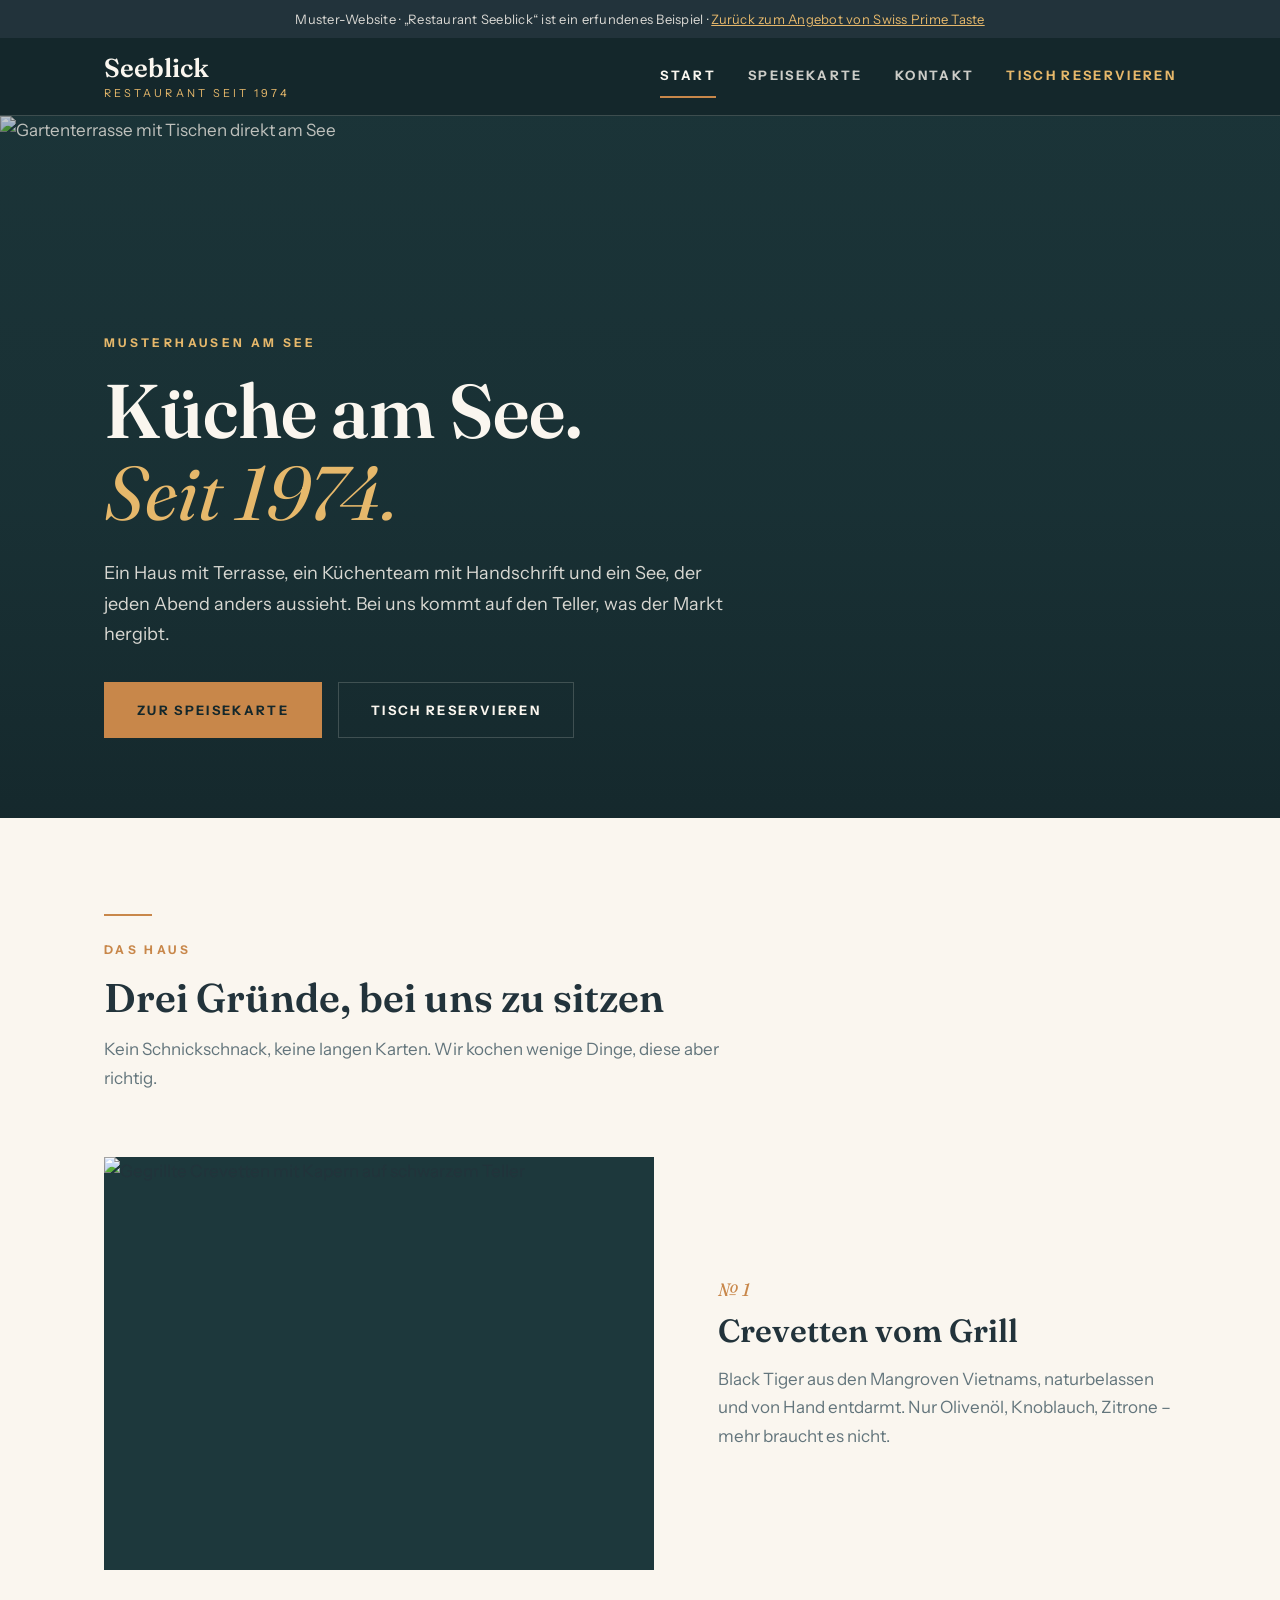
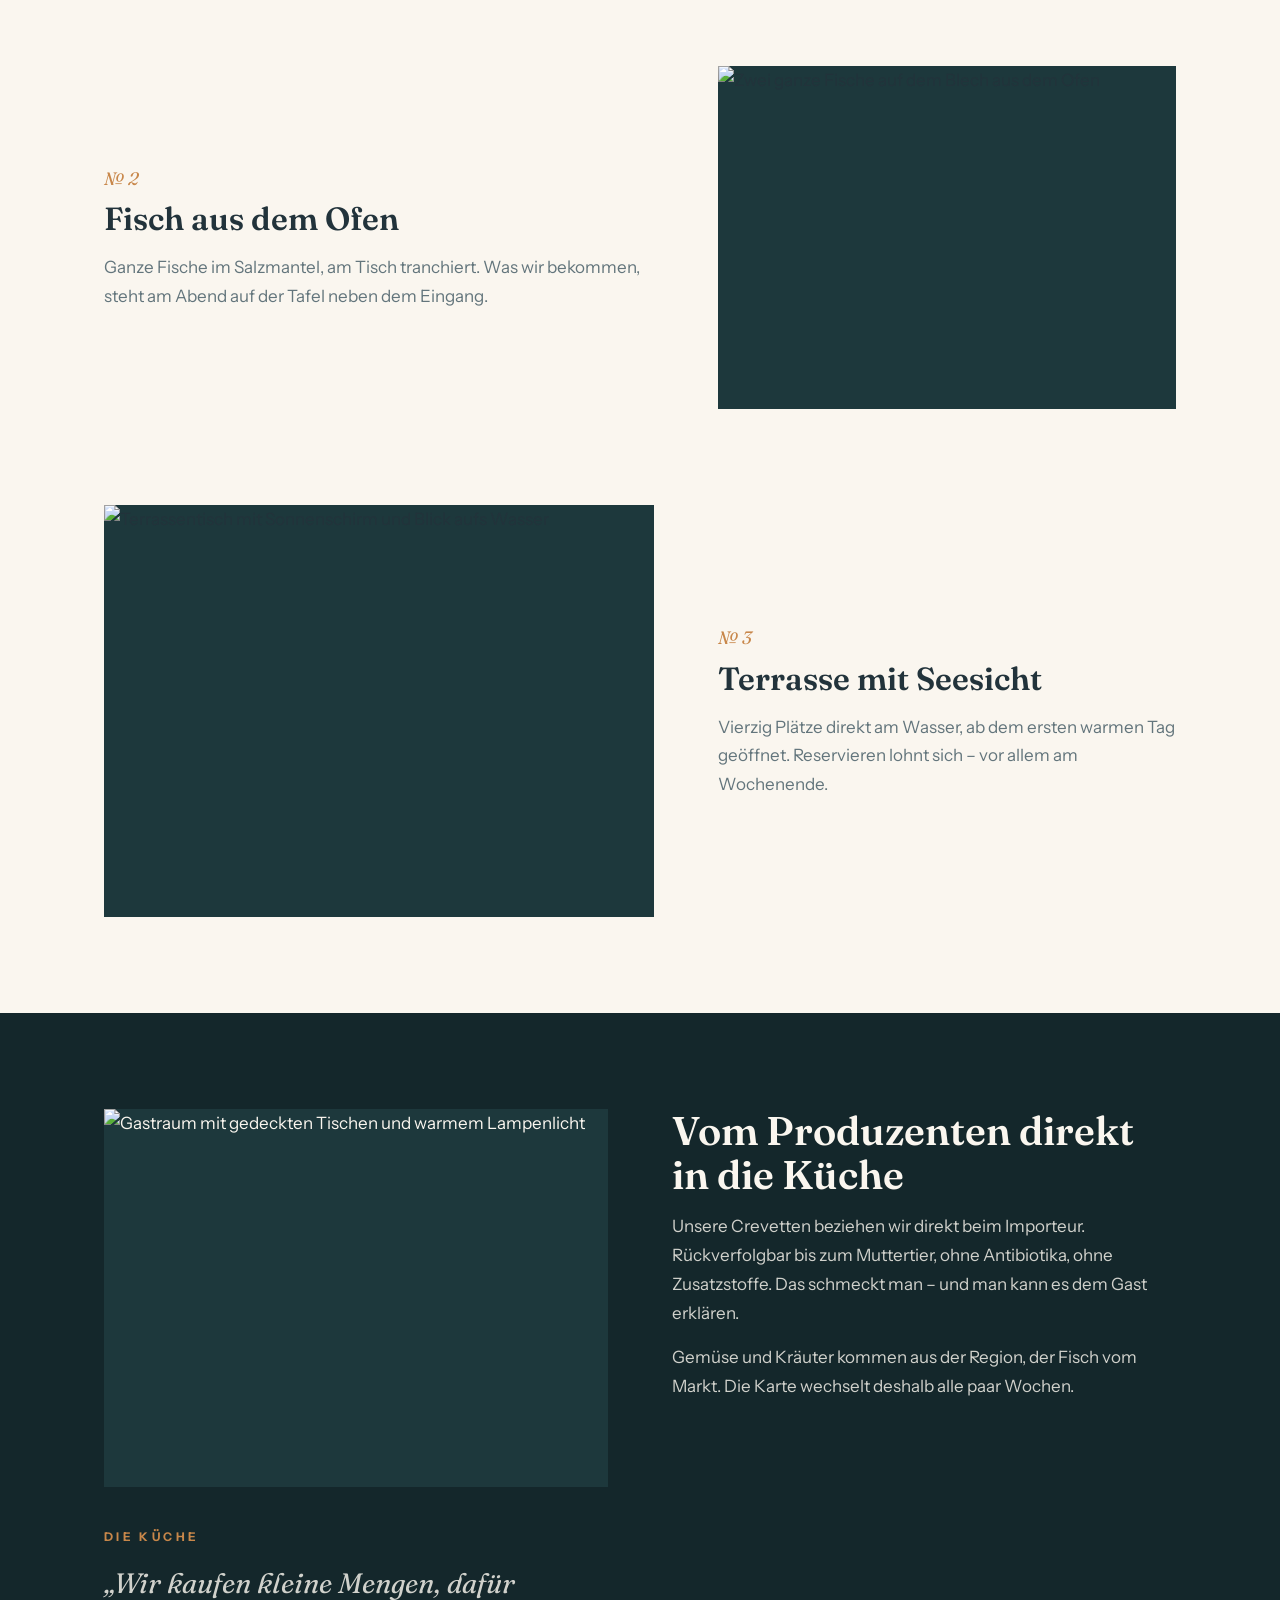
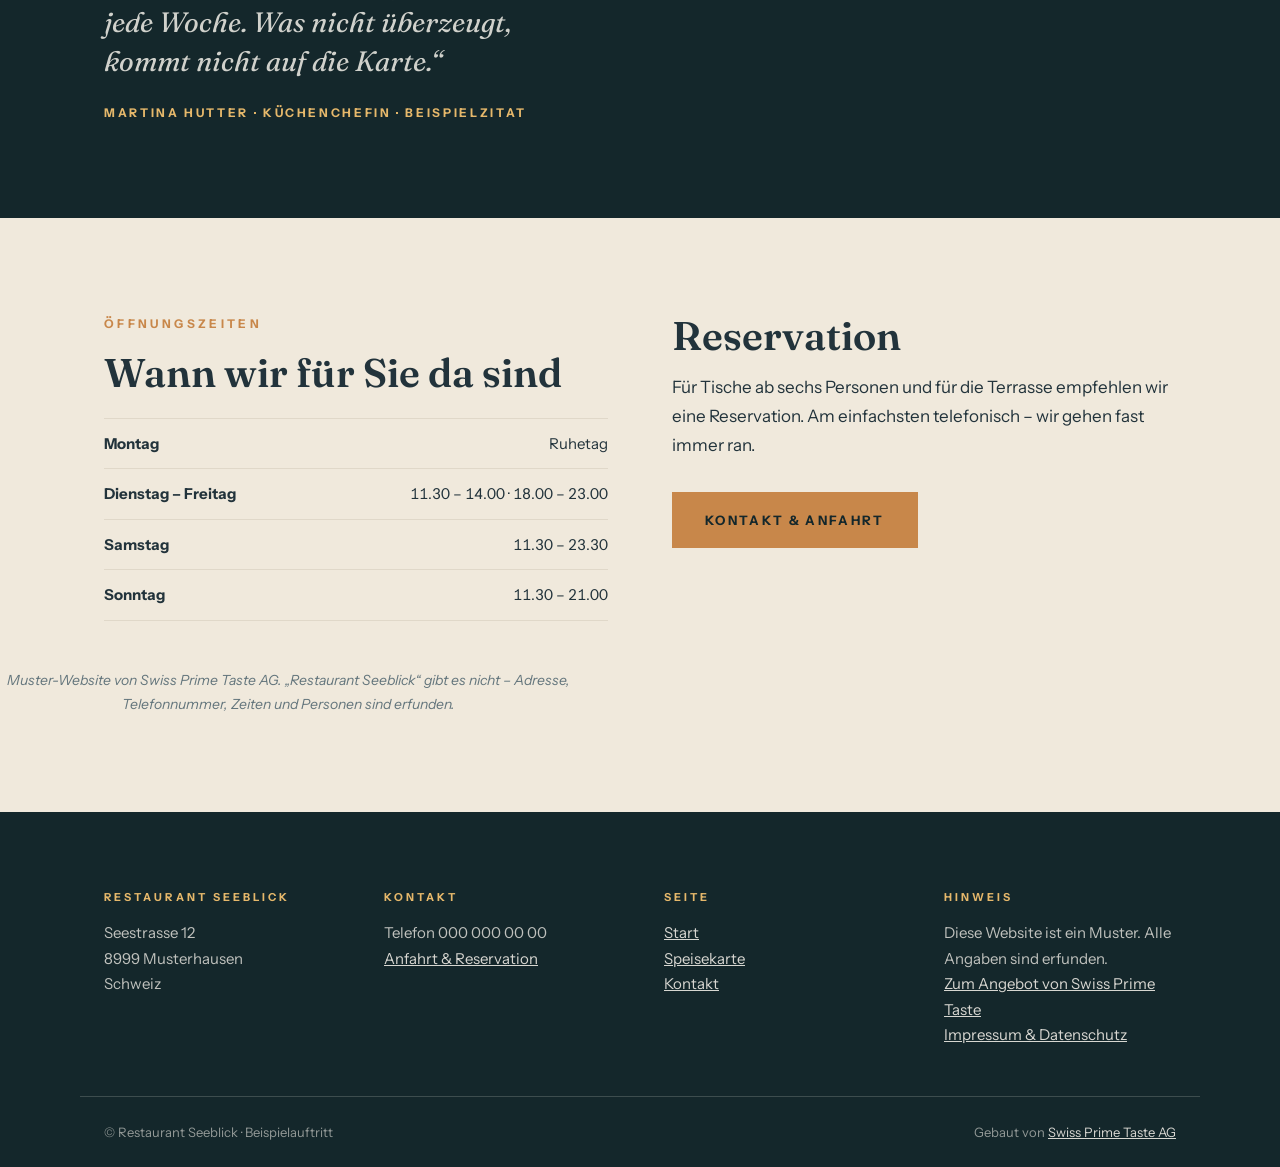
==== commit c32dc758: "Demo: Foto-Heroes auf Speisekarte und Kontakt, Interieur beim Zitat" ====
--- a/public/demo/index.html
+++ b/public/demo/index.html
@@ -106,6 +106,9 @@
   <div class="d-wrap">
     <div class="d-zwei">
       <div>
+        <div class="d-foto d-foto--q d-zitat-foto">
+          <img src="../assets/img/foto-interieur.webp" alt="Gastraum mit gedeckten Tischen und warmem Lampenlicht" width="938" height="704" loading="lazy">
+        </div>
         <span class="d-label">Die Küche</span>
         <p class="d-zitat">
           „Wir kaufen kleine Mengen, dafür jede Woche. Was nicht überzeugt, kommt nicht auf die Karte.“
--- a/public/assets/css/demo.css
+++ b/public/assets/css/demo.css
@@ -99,7 +99,7 @@
   position:relative;background:var(--nacht);color:var(--papier);
   min-height:78vh;display:flex;align-items:flex-end;overflow:hidden;
 }
-.d-hero--klein{min-height:44vh}
+.d-hero--klein{min-height:52vh}
 .d-hero > .d-hero__bild{
   position:absolute;inset:0;width:100%;height:100%;
 }
@@ -162,6 +162,16 @@
   color:rgba(250,246,239,.45);
 }
 
+/* Dezenter Foto-Zoom (nur Zeiger-Geraete, nur transform) */
+.d-reihe__foto img,.d-zitat-foto img{transition:transform 380ms var(--ease)}
+@media(hover:hover) and (pointer:fine){
+  .d-reihe:hover .d-reihe__foto img,
+  .d-zitat-foto:hover img{transform:scale(1.04)}
+}
+
+/* Interieur-Bild in der Zitat-Sektion */
+.d-zitat-foto{margin:0 0 40px}
+
 /* -------------------------------------- Editoriale Reihen statt Karten --- */
 .d-reihen{display:flex;flex-direction:column;gap:96px}
 .d-reihe{
@@ -285,6 +295,7 @@
 @media(max-width:768px){
   .d-sek{padding:64px 0}
   .d-hero{min-height:64vh}
+  .d-hero--klein{min-height:48vh}
   .d-reihen{gap:64px}
   .d-fuss__grid{grid-template-columns:1fr 1fr;gap:32px;padding:64px 24px 32px}
   .d-nav{gap:16px}
@@ -296,4 +307,5 @@
   html{scroll-behavior:auto}
   .d-btn{transition:none}
   .d-btn:active{transform:none}
-}
+  .d-reihe__foto img,.d-zitat-foto img{transition:none;transform:none}
+}
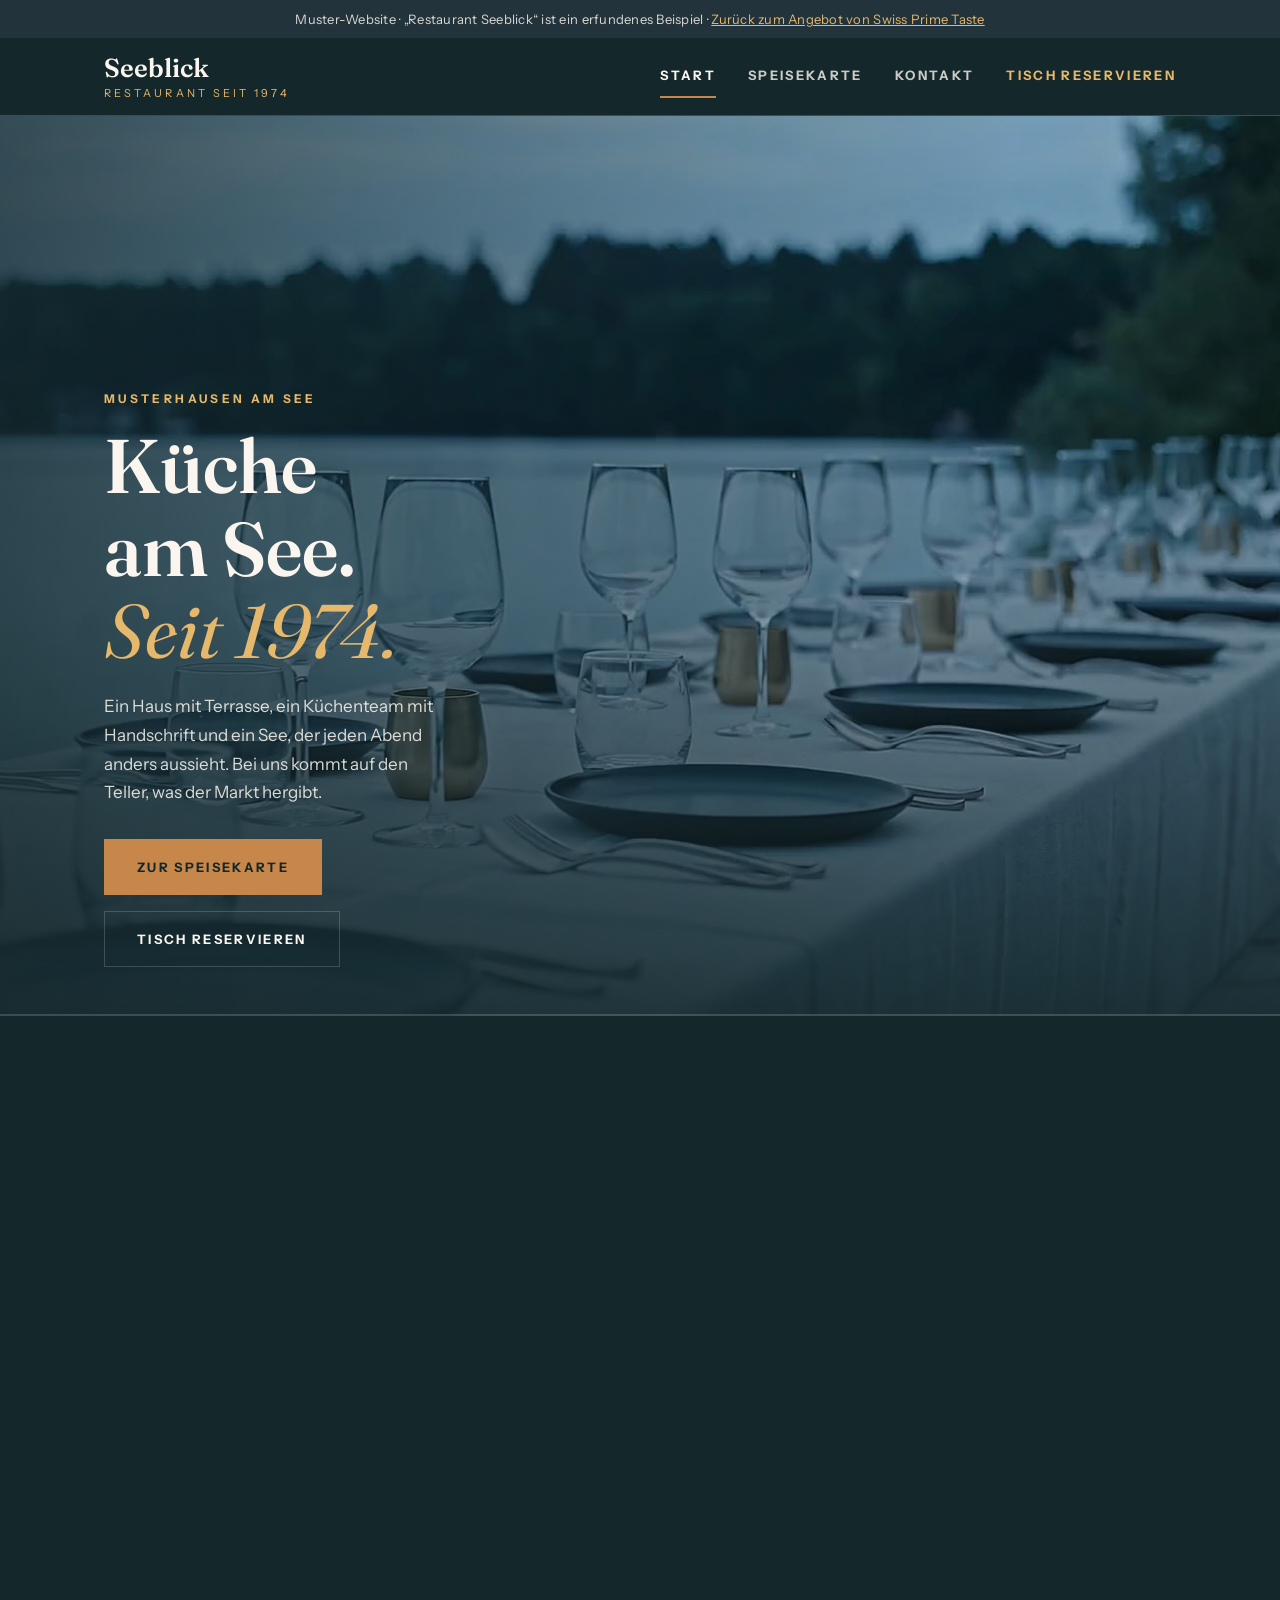
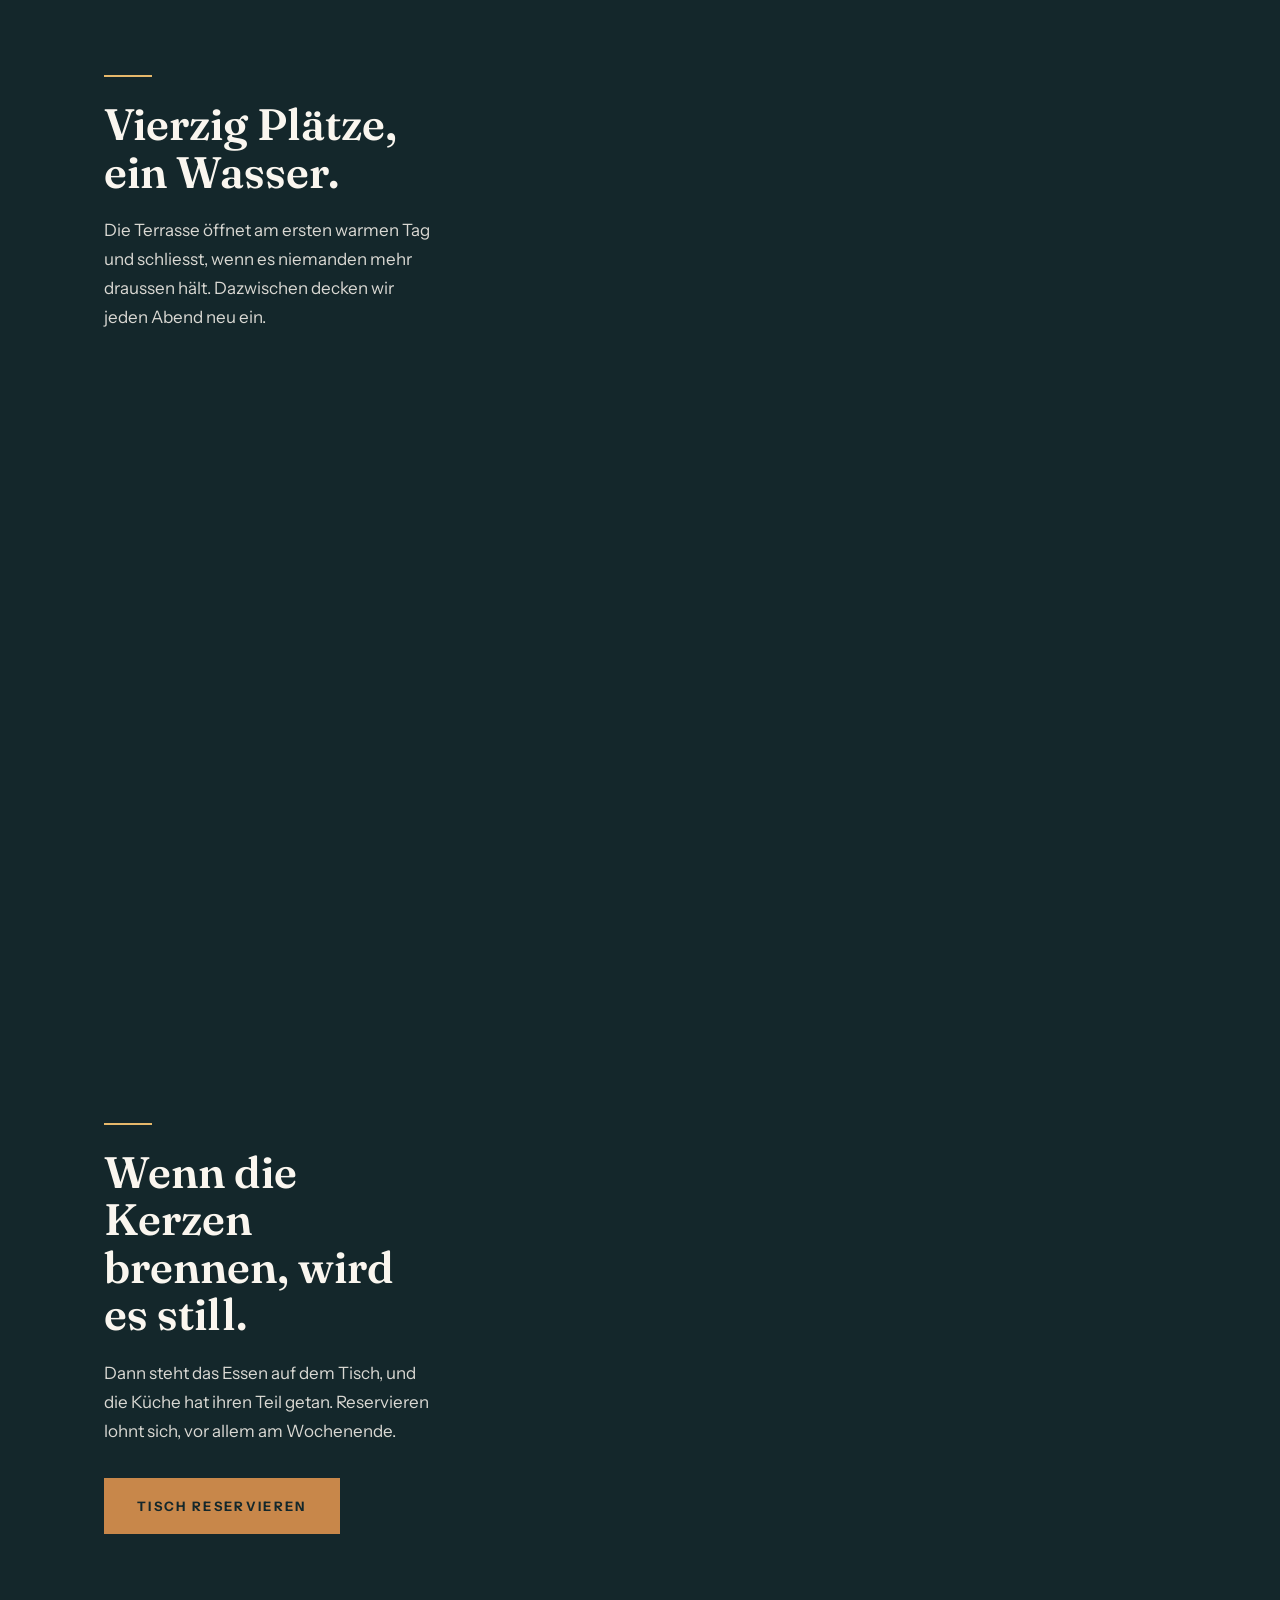
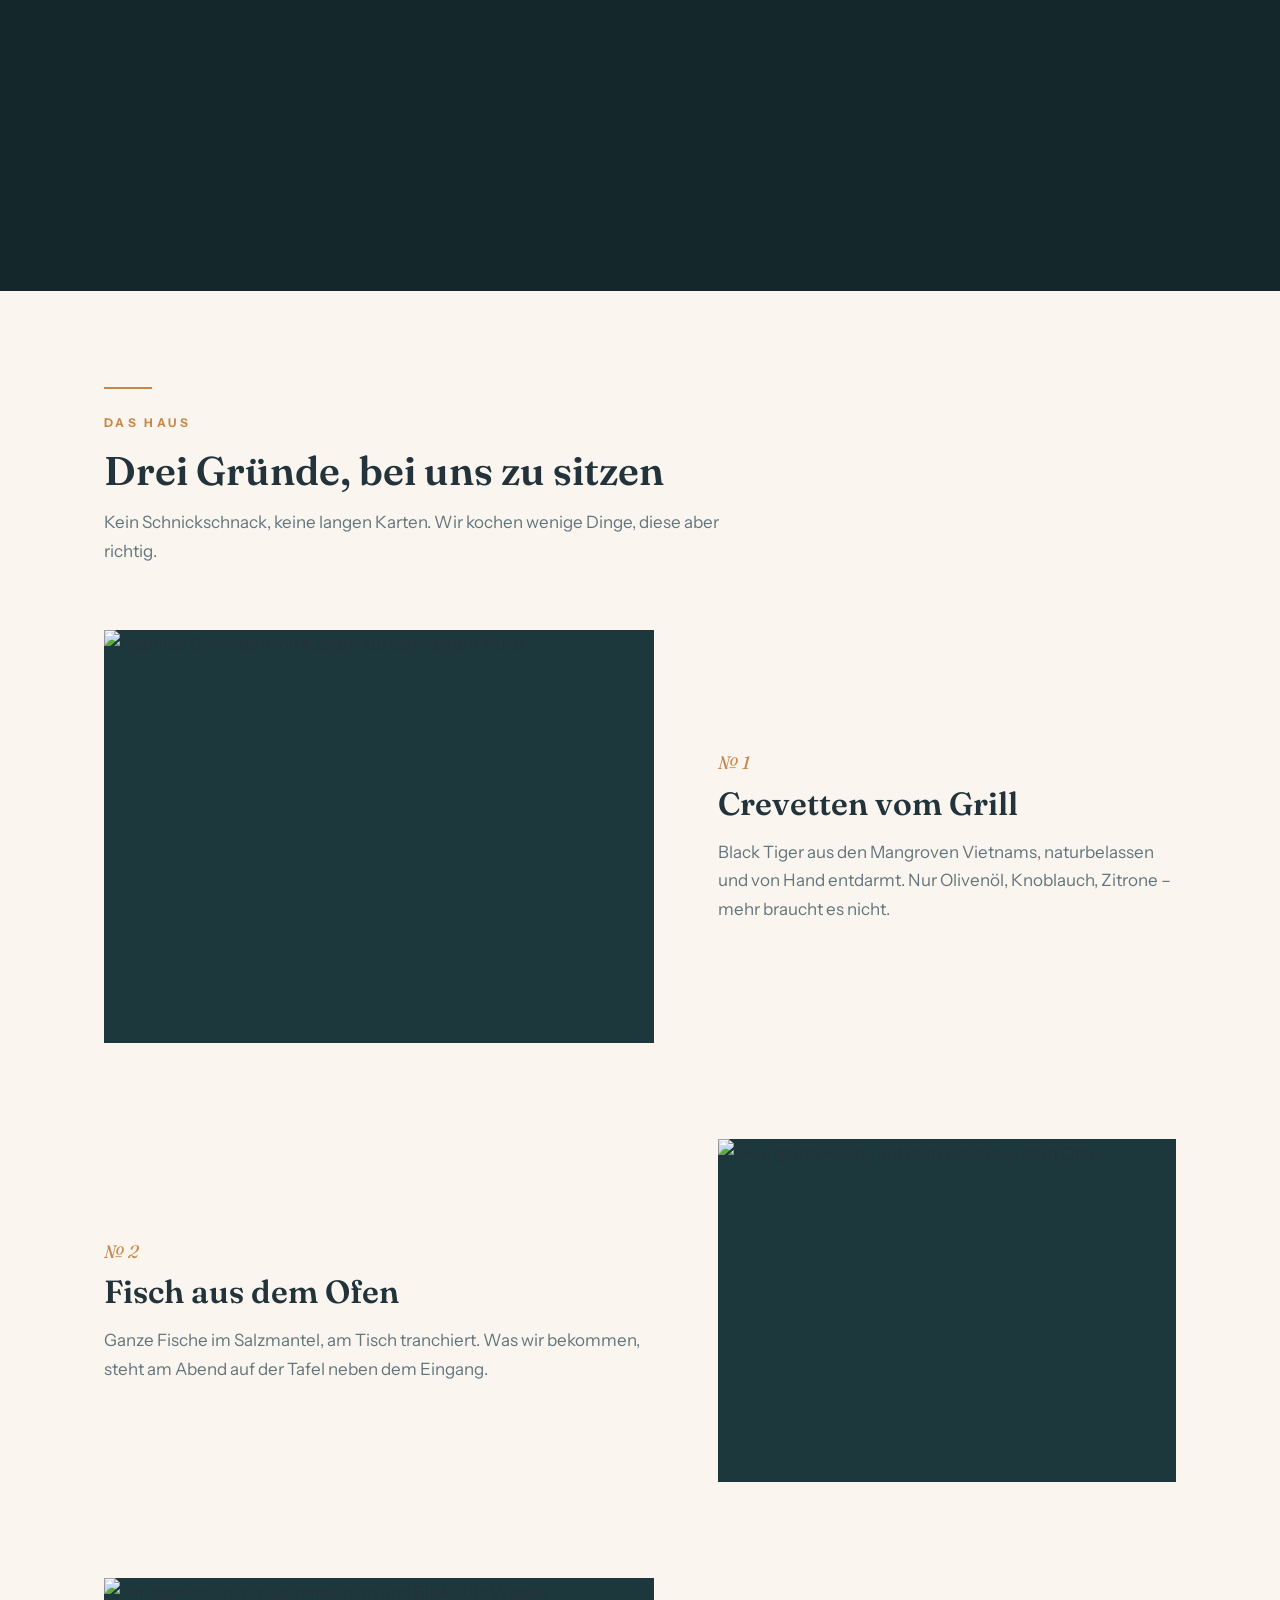
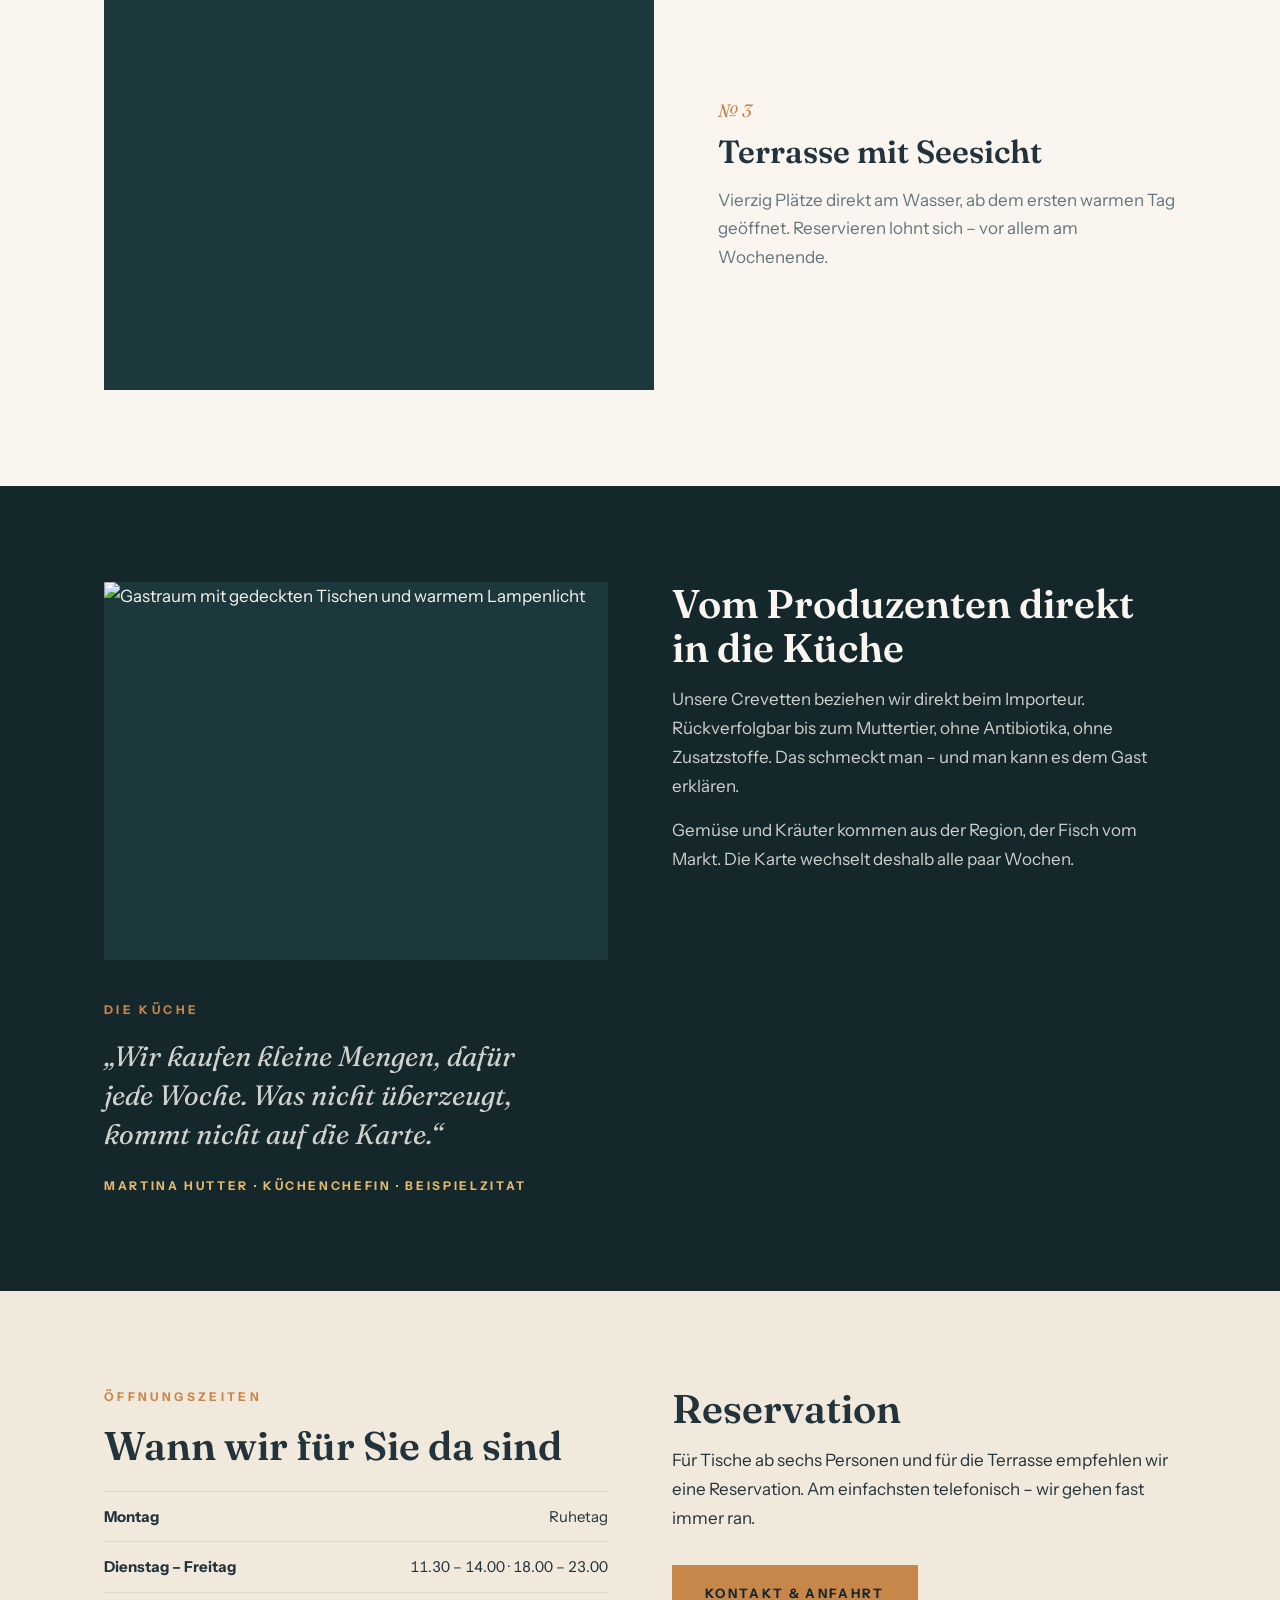
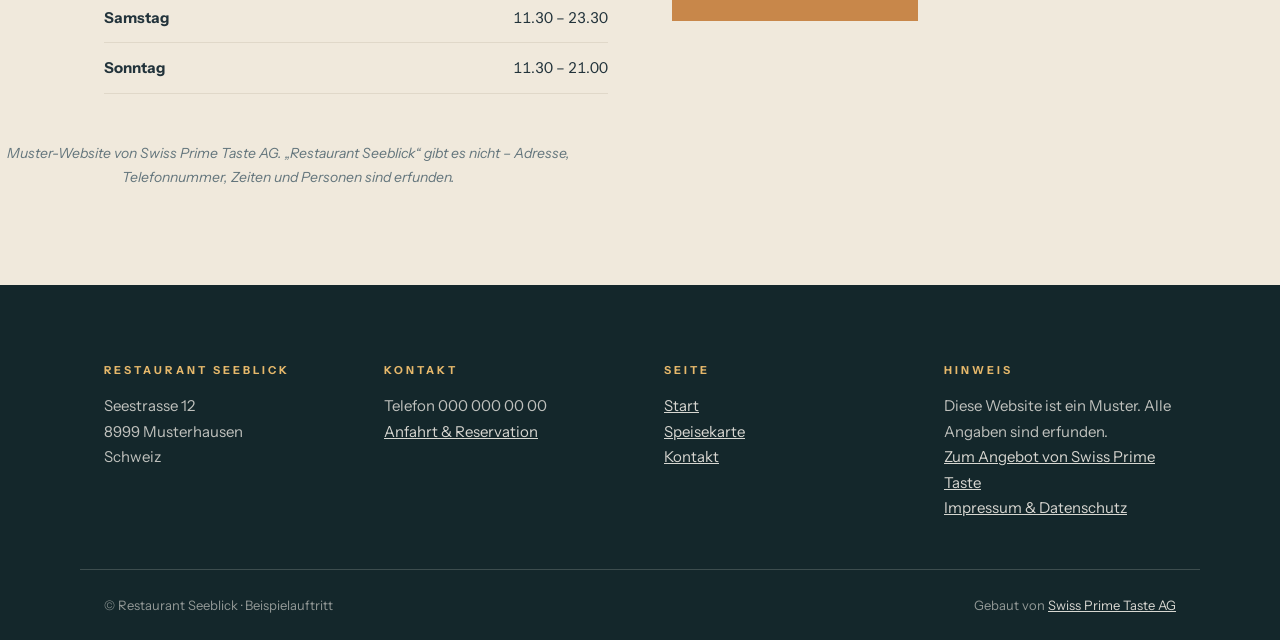
==== commit 1dd27919: "Restaurant-Demo bekommt ihren eigenen Scroll-Film Der Hero der Demo ist jetzt ein 10-Sekunden-Film: " ====
--- a/public/demo/index.html
+++ b/public/demo/index.html
@@ -32,22 +32,69 @@
 </header>
 
 <!-- =============================================================== HERO -->
-<section class="d-hero">
-  <div class="d-foto d-hero__bild">
-    <img src="../assets/img/foto-hero-see.webp" alt="Gartenterrasse mit Tischen direkt am See" width="1568" height="704">
-  </div>
-  <div class="d-hero__schleier"></div>
-  <div class="d-hero__inner">
-    <span class="d-label" style="color:var(--messing-hell)">Musterhausen am See</span>
-    <h1>Küche am See.<br><em>Seit 1974.</em></h1>
-    <p class="d-hero__lead">
-      Ein Haus mit Terrasse, ein Küchenteam mit Handschrift und ein See, der jeden Abend
-      anders aussieht. Bei uns kommt auf den Teller, was der Markt hergibt.
-    </p>
-    <div class="d-btn-reihe">
-      <a class="d-btn d-btn--voll" href="speisekarte.html">Zur Speisekarte</a>
-      <a class="d-btn d-btn--leer" href="kontakt.html">Tisch reservieren</a>
-    </div>
+<!-- Der Scroll steuert die Abspielzeit des Films. Ohne JS und bei reduzierter
+     Bewegung traegt das Standbild, der Inhalt bleibt vollstaendig lesbar. -->
+<section class="d-film" data-film aria-label="Ein Abend auf der Terrasse">
+
+  <div class="d-film__buehne">
+    <img class="d-film__standbild" src="../assets/img/d-film-poster.jpg" alt="" width="1600" height="900">
+    <video class="d-film__video" data-film-video
+           poster="../assets/img/d-film-poster.jpg"
+           data-quelle-breit="../assets/video/d-film.mp4"
+           data-quelle-schmal="../assets/video/d-film-mobil.mp4"
+           muted playsinline preload="auto" aria-hidden="true"></video>
+    <div class="d-film__schleier"></div>
+    <div class="d-film__fortschritt" data-film-fortschritt aria-hidden="true"><span></span></div>
+  </div>
+
+  <div class="d-film__kapitel-liste">
+
+    <article class="d-film__kapitel">
+      <div class="d-film__kapitel-inhalt">
+        <div class="d-film__text">
+          <span class="d-label" style="color:var(--messing-hell)">Musterhausen am See</span>
+          <h1>Küche am See.<br><em>Seit 1974.</em></h1>
+          <p>
+            Ein Haus mit Terrasse, ein Küchenteam mit Handschrift und ein See, der jeden
+            Abend anders aussieht. Bei uns kommt auf den Teller, was der Markt hergibt.
+          </p>
+          <div class="d-btn-reihe">
+            <a class="d-btn d-btn--voll" href="speisekarte.html">Zur Speisekarte</a>
+            <a class="d-btn d-btn--leer" href="kontakt.html">Tisch reservieren</a>
+          </div>
+        </div>
+      </div>
+    </article>
+
+    <article class="d-film__kapitel">
+      <div class="d-film__kapitel-inhalt">
+        <div class="d-film__text">
+          <div class="d-zier"></div>
+          <h2>Vierzig Plätze, ein Wasser.</h2>
+          <p>
+            Die Terrasse öffnet am ersten warmen Tag und schliesst, wenn es niemanden
+            mehr draussen hält. Dazwischen decken wir jeden Abend neu ein.
+          </p>
+        </div>
+      </div>
+    </article>
+
+    <article class="d-film__kapitel">
+      <div class="d-film__kapitel-inhalt">
+        <div class="d-film__text">
+          <div class="d-zier"></div>
+          <h2>Wenn die Kerzen brennen, wird es still.</h2>
+          <p>
+            Dann steht das Essen auf dem Tisch, und die Küche hat ihren Teil getan.
+            Reservieren lohnt sich, vor allem am Wochenende.
+          </p>
+          <div class="d-btn-reihe">
+            <a class="d-btn d-btn--voll" href="kontakt.html">Tisch reservieren</a>
+          </div>
+        </div>
+      </div>
+    </article>
+
   </div>
 </section>
 
@@ -188,5 +235,6 @@
   </div>
 </footer>
 
+<script src="../assets/js/film.js"></script>
 </body>
 </html>
--- a/public/assets/css/demo.css
+++ b/public/assets/css/demo.css
@@ -286,6 +286,81 @@
 }
 .d-sek--dunkel .d-hinweis{color:rgba(250,246,239,.55)}
 
+/* ------------------------------------------------------------------ Film */
+/* Scroll-Film im Demo-System. Technik teilt sich die Seite mit spoti.ch
+   (assets/js/film.js, ueber data-Attribute angebunden), die Anmutung nicht:
+   Nacht, Messing, Fraunces statt Schwarz und Gold. */
+.d-film{position:relative;background:var(--nacht);color:var(--papier)}
+
+.d-film__buehne{
+  position:sticky;top:0;height:100dvh;overflow:hidden;background:var(--nacht);
+}
+.d-film__standbild,
+.d-film__video{
+  position:absolute;inset:0;width:100%;height:100%;
+  object-fit:cover;object-position:center center;
+}
+.d-film__standbild{z-index:0}
+.d-film__video{z-index:1}
+
+/* Einfarbiger Nacht-Schleier, gleiche Machart wie .d-hero__schleier */
+.d-film__schleier{
+  position:absolute;inset:0;z-index:2;
+  background:
+    linear-gradient(to top,rgba(20,39,43,.88) 0,rgba(20,39,43,.30) 46%,rgba(20,39,43,.18) 100%),
+    linear-gradient(96deg,rgba(20,39,43,.70) 0,rgba(20,39,43,.28) 42%,rgba(20,39,43,0) 74%);
+}
+
+.d-film__fortschritt{
+  position:absolute;left:0;bottom:0;z-index:3;height:2px;width:100%;
+  background:rgba(250,246,239,.16);
+}
+.d-film__fortschritt span{
+  display:block;height:100%;width:100%;
+  background:var(--messing);transform:scaleX(0);transform-origin:left center;
+}
+
+.d-film__kapitel-liste{position:relative;z-index:4;margin-top:-100dvh}
+
+/* Etwas hoeher als der Viewport, damit nie zwei Kapitel gleichzeitig
+   mitten im Bild stehen. */
+.d-film__kapitel{min-height:125dvh;display:flex;align-items:center;padding:120px 0}
+.d-film__kapitel-inhalt{width:100%;max-width:var(--max);margin:0 auto;padding:0 24px}
+.d-film__text{max-width:30ch}
+.d-film__kapitel h1,
+.d-film__kapitel h2{color:var(--papier);max-width:16ch}
+.d-film__kapitel h2{font-size:clamp(1.75rem,4vw,2.75rem)}
+.d-film__kapitel p{margin-top:20px;color:rgba(250,246,239,.86);max-width:38ch}
+.d-film__kapitel .d-zier{background:var(--messing-hell)}
+
+/* Hochformat: Ein 16:9-Film in bildschirmhoher Buehne wuerde per `cover`
+   links und rechts fast dreiviertel wegschneiden. Also flache Buehne,
+   `contain` (der Film hat selbst dunklen Grund, die Raender fallen nicht
+   auf) und Text UNTER dem Bild. Breakpoint identisch zu film.js. */
+@media(max-width:860px){
+  .d-film__buehne{height:46dvh;z-index:5}
+  .d-film__standbild,
+  .d-film__video{object-fit:contain}
+  .d-film__kapitel-liste{margin-top:0;z-index:0}
+  .d-film__kapitel{min-height:56dvh;padding:32px 0}
+  .d-film__schleier{
+    background:linear-gradient(to bottom,
+      rgba(20,39,43,.30) 0,rgba(20,39,43,0) 40%,rgba(20,39,43,.55) 100%);
+  }
+  .d-film__text,
+  .d-film__kapitel h1,
+  .d-film__kapitel h2,
+  .d-film__kapitel p{max-width:none}
+}
+
+@media(prefers-reduced-motion:reduce){
+  .d-film__buehne{position:relative;height:56dvh}
+  .d-film__kapitel-liste{margin-top:0}
+  .d-film__kapitel{min-height:auto;padding:56px 0}
+  .d-film__video{display:none}
+  .d-film__fortschritt{display:none}
+}
+
 /* -------------------------------------------------------------- Responsiv */
 @media(max-width:1024px){
   .d-reihe{grid-template-columns:1fr;gap:32px}
